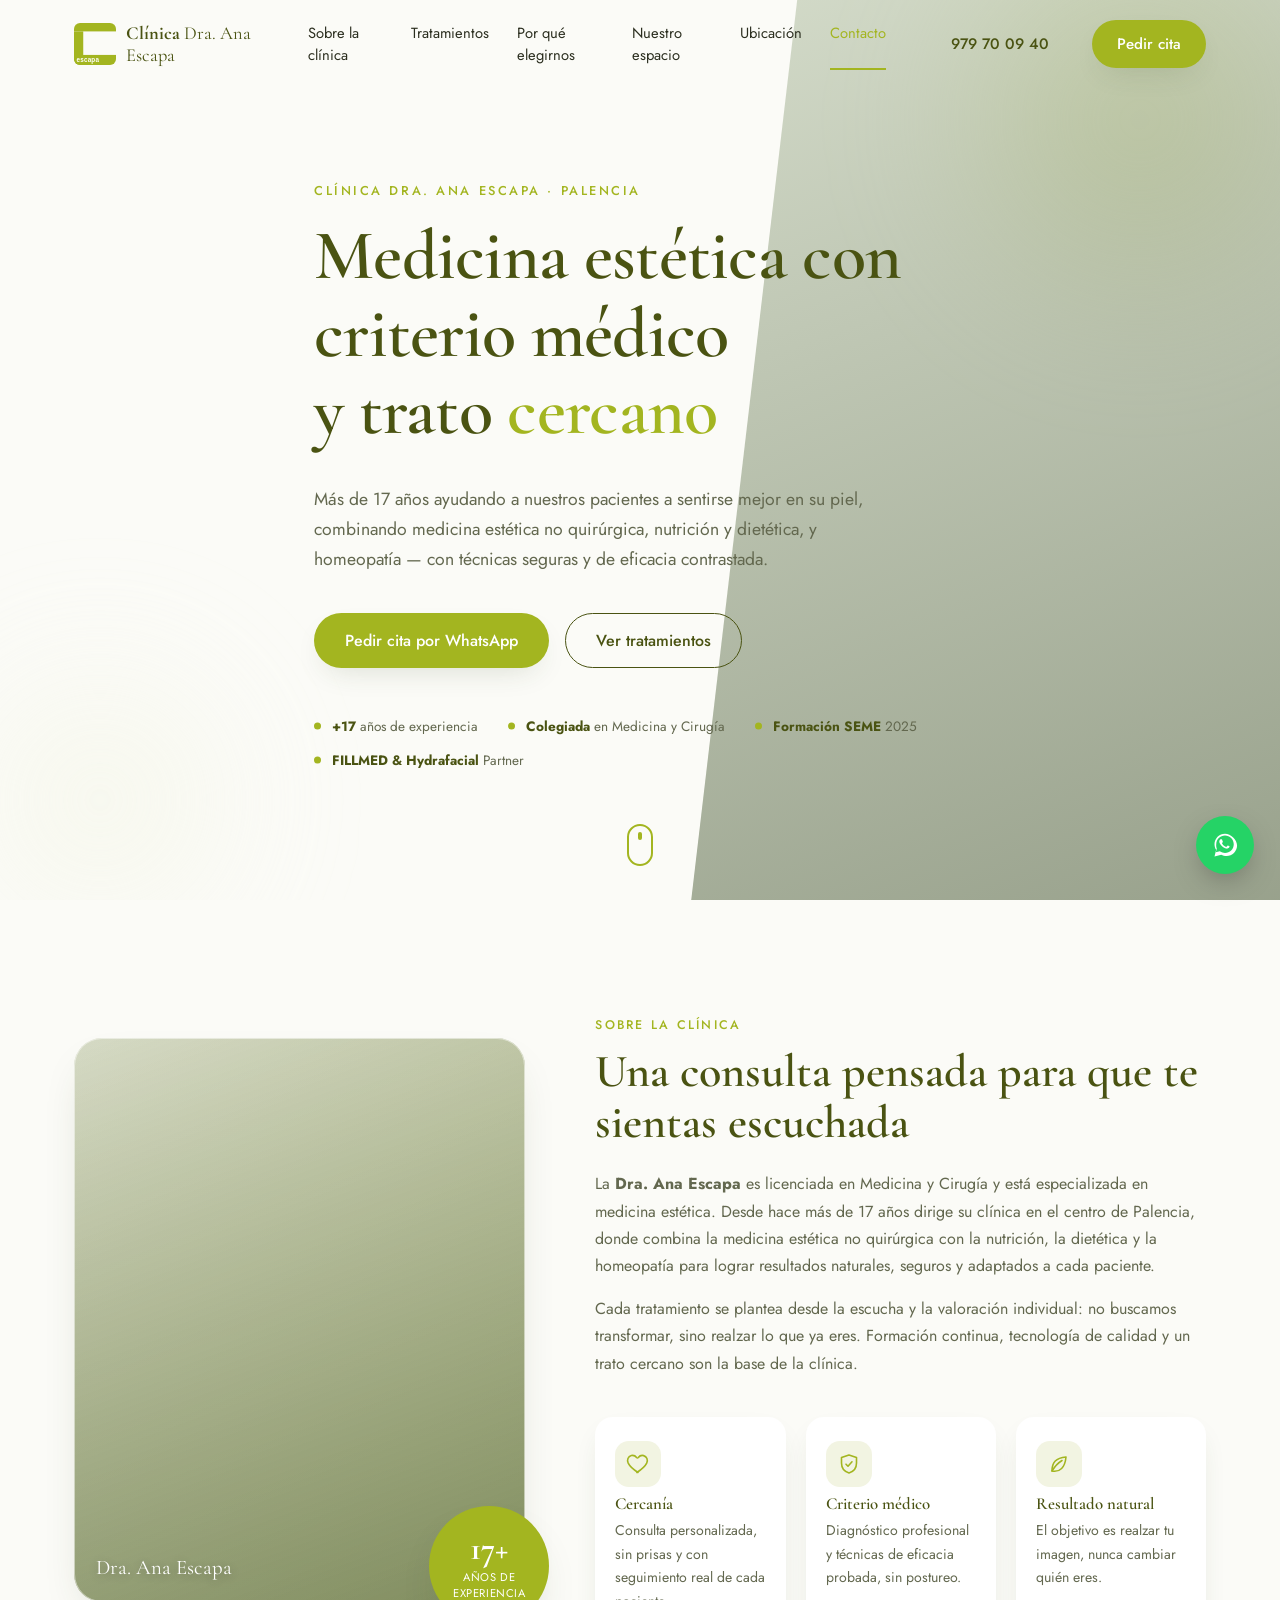
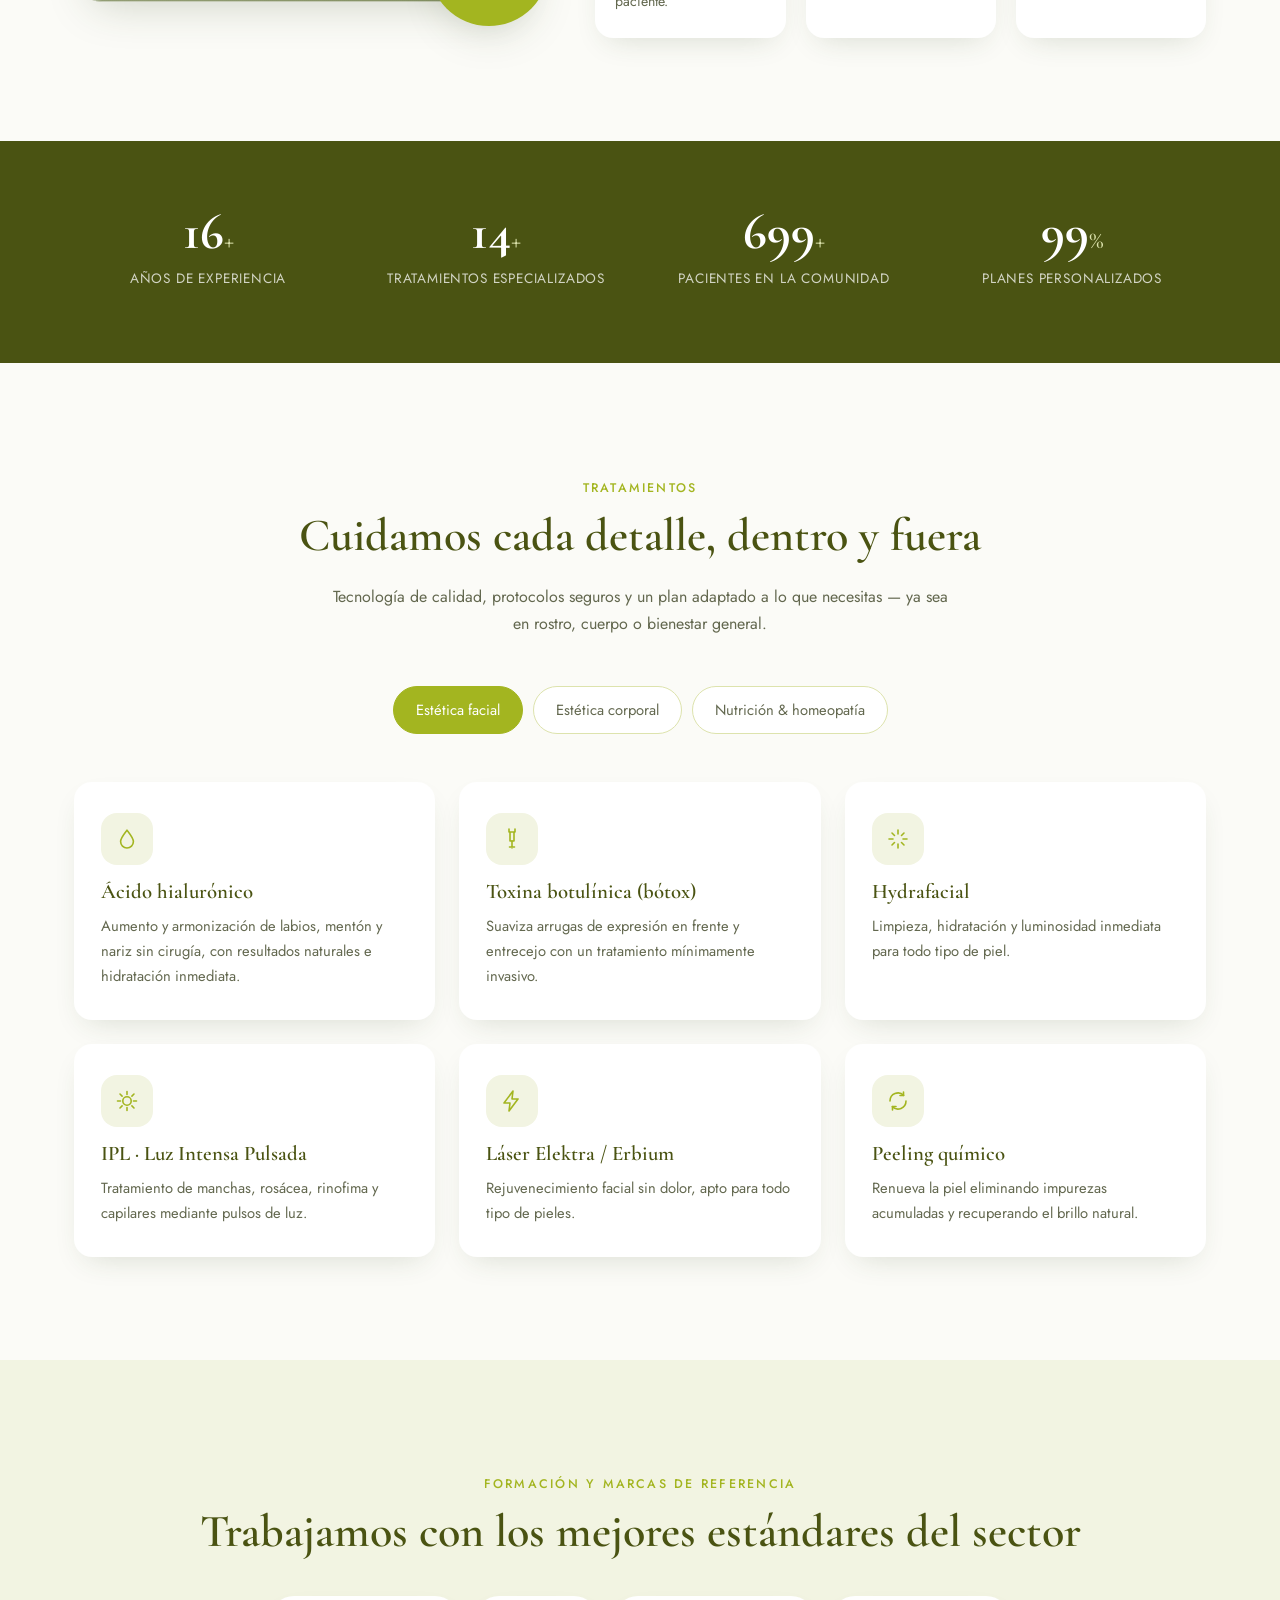
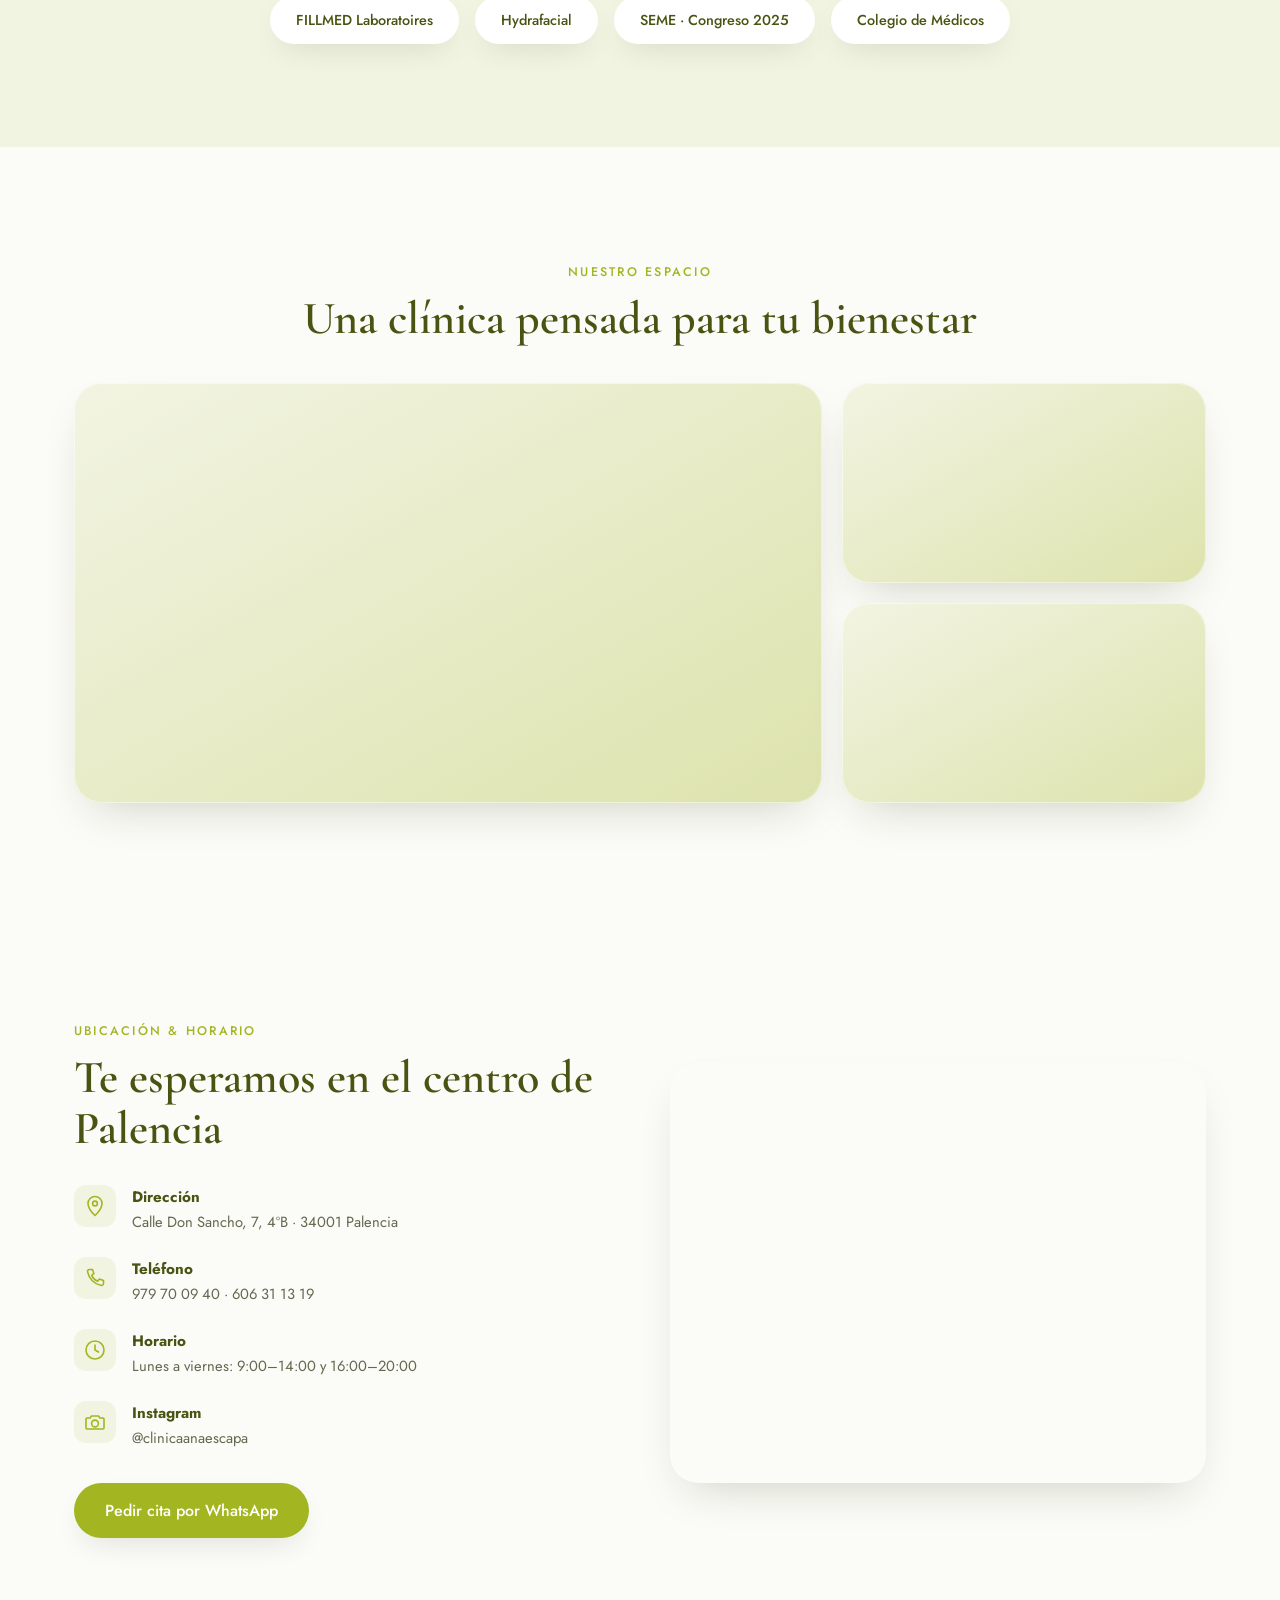
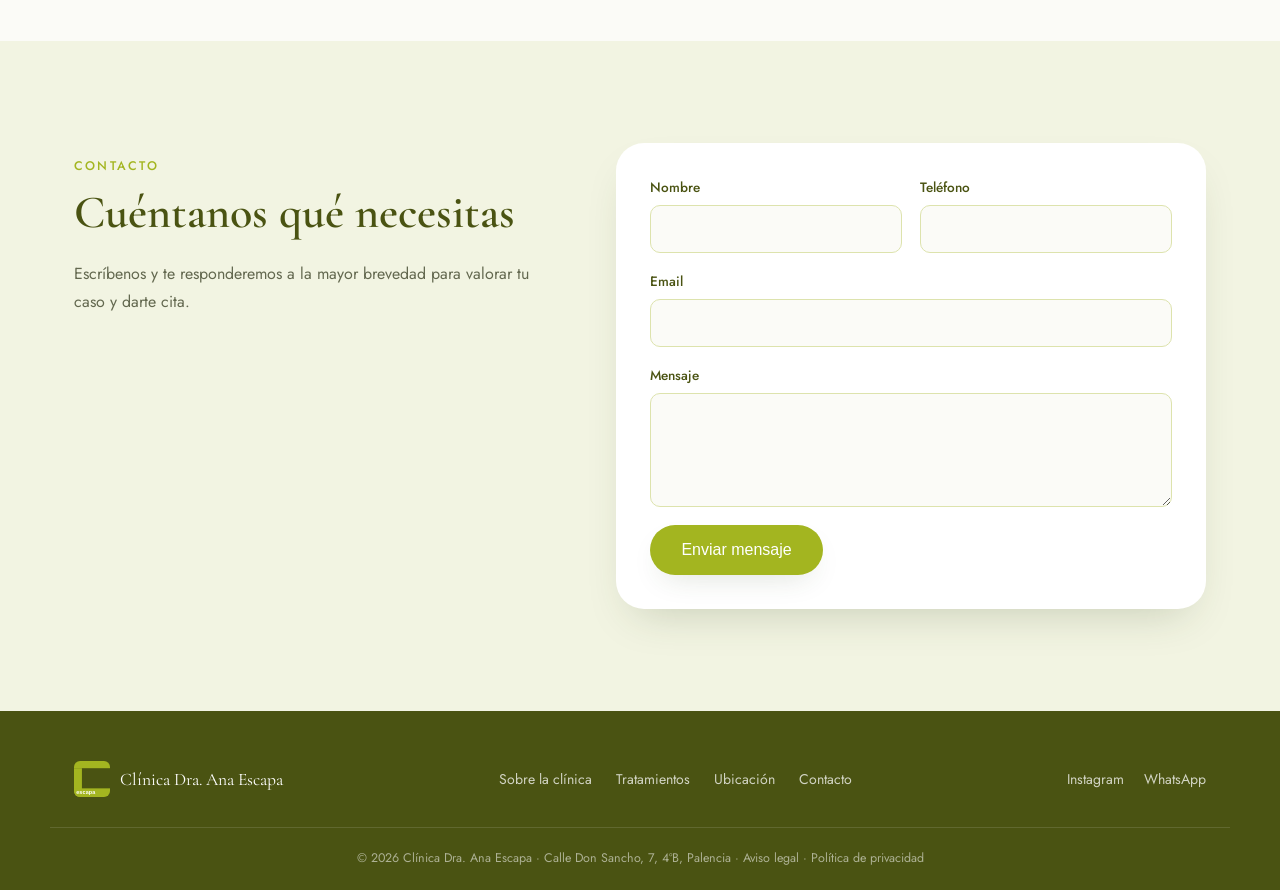
==== index.html @ d84fcafa "Sitio web inicial de Clínica Dra. Ana Escapa" ====
<!DOCTYPE html>
<html lang="es">
<head>
<meta charset="UTF-8">
<meta name="viewport" content="width=device-width, initial-scale=1.0">
<title>Clínica Dra. Ana Escapa | Medicina Estética, Nutrición y Homeopatía en Palencia</title>
<meta name="description" content="Clínica Dra. Ana Escapa en Palencia: más de 17 años de experiencia en medicina estética facial y corporal, nutrición, dietética y homeopatía. Ácido hialurónico, botox, Hydrafacial, IPL y más. Pide tu cita.">
<meta name="keywords" content="clínica estética Palencia, medicina estética Palencia, Ana Escapa, ácido hialurónico Palencia, botox Palencia, nutrición Palencia, Hydrafacial, homeopatía Palencia">
<meta name="author" content="Clínica Dra. Ana Escapa">
<meta name="robots" content="index, follow">
<link rel="canonical" href="https://www.clinicaanaescapa.es/">

<!-- Open Graph / redes sociales -->
<meta property="og:type" content="business.business">
<meta property="og:title" content="Clínica Dra. Ana Escapa | Medicina Estética y Nutrición en Palencia">
<meta property="og:description" content="Más de 17 años cuidando la piel, el cuerpo y el bienestar de nuestros pacientes en Palencia. Medicina estética, nutrición y homeopatía.">
<meta property="og:image" content="images/og-image.jpg">
<meta property="og:url" content="https://www.clinicaanaescapa.es/">
<meta property="og:locale" content="es_ES">
<meta name="twitter:card" content="summary_large_image">

<!-- Favicon (sustituir por el logo real, ver README-IMAGENES.md) -->
<link rel="icon" type="image/svg+xml" href="images/favicon.svg">

<!-- TODO Google: pega aquí tu meta-tag de verificación de Google Search Console -->
<!-- <meta name="google-site-verification" content="TU_CODIGO_AQUI"> -->

<link rel="preconnect" href="https://fonts.googleapis.com">
<link rel="preconnect" href="https://fonts.gstatic.com" crossorigin>
<link href="https://fonts.googleapis.com/css2?family=Cormorant+Garamond:wght@500;600;700&family=Jost:wght@300;400;500;600&display=swap" rel="stylesheet">

<link rel="stylesheet" href="css/style.css">

<!-- Datos estructurados para Google (SEO local / Google Business Profile) -->
<script type="application/ld+json">
{
  "@context": "https://schema.org",
  "@type": "MedicalBusiness",
  "name": "Clínica Dra. Ana Escapa",
  "image": "https://www.clinicaanaescapa.es/images/og-image.jpg",
  "url": "https://www.clinicaanaescapa.es/",
  "telephone": "+34979700940",
  "priceRange": "€€",
  "address": {
    "@type": "PostalAddress",
    "streetAddress": "Calle Don Sancho, 7, 4ºB",
    "addressLocality": "Palencia",
    "postalCode": "34001",
    "addressCountry": "ES"
  },
  "geo": {
    "@type": "GeoCoordinates",
    "latitude": 42.0096,
    "longitude": -4.5288
  },
  "openingHoursSpecification": [
    {
      "@type": "OpeningHoursSpecification",
      "dayOfWeek": ["Monday","Tuesday","Wednesday","Thursday","Friday"],
      "opens": "09:00",
      "closes": "14:00"
    },
    {
      "@type": "OpeningHoursSpecification",
      "dayOfWeek": ["Monday","Tuesday","Wednesday","Thursday","Friday"],
      "opens": "16:00",
      "closes": "20:00"
    }
  ],
  "sameAs": [
    "https://www.instagram.com/clinicaanaescapa/"
  ]
}
</script>
</head>
<body>

<div class="progress-bar" id="progressBar"></div>

<!-- Sprite de iconos de línea (reutilizados en las tarjetas de tratamientos) -->
<svg width="0" height="0" style="position:absolute" aria-hidden="true">
  <defs>
    <symbol id="i-droplet" viewBox="0 0 24 24"><path d="M12 3.2c-3.1 4-6.4 7.9-6.4 11.4a6.4 6.4 0 0 0 12.8 0c0-3.5-3.3-7.4-6.4-11.4Z"/></symbol>
    <symbol id="i-syringe" viewBox="0 0 24 24"><path d="M9 2v3M15 2v3M10 5h4v9h-4z"/><path d="M12 14v6M9.5 20h5"/><circle cx="12" cy="21.2" r="0.6" fill="currentColor" stroke="none"/></symbol>
    <symbol id="i-sparkle" viewBox="0 0 24 24"><path d="M12 3v4M12 17v4M3 12h4M17 12h4M6 6l2.5 2.5M15.5 15.5 18 18M18 6l-2.5 2.5M8.5 15.5 6 18"/></symbol>
    <symbol id="i-sun" viewBox="0 0 24 24"><circle cx="12" cy="12" r="4.2"/><path d="M12 2.5v3M12 18.5v3M2.5 12h3M18.5 12h3M5 5l2.1 2.1M16.9 16.9 19 19M19 5l-2.1 2.1M7.1 16.9 5 19"/></symbol>
    <symbol id="i-bolt" viewBox="0 0 24 24"><path d="M13 2 4 14h6l-1 8 9-12h-6l1-8Z"/></symbol>
    <symbol id="i-refresh" viewBox="0 0 24 24"><path d="M4 12a8 8 0 0 1 13.66-5.66M20 12a8 8 0 0 1-13.66 5.66"/><path d="M17.5 3v3.5H14M6.5 21v-3.5H10"/></symbol>
    <symbol id="i-waves" viewBox="0 0 24 24"><path d="M3 9c2 0 2-2 4-2s2 2 4 2 2-2 4-2 2 2 4 2 2-2 4-2"/><path d="M3 15c2 0 2-2 4-2s2 2 4 2 2-2 4-2 2 2 4 2 2-2 4-2"/></symbol>
    <symbol id="i-pulse" viewBox="0 0 24 24"><path d="M2 12h4l2-7 4 14 2-9 2 2h6"/></symbol>
    <symbol id="i-dots" viewBox="0 0 24 24"><path d="M12 4v4M12 16v4"/><circle cx="9" cy="10.5" r="0.9" fill="currentColor" stroke="none"/><circle cx="15" cy="10.5" r="0.9" fill="currentColor" stroke="none"/><circle cx="12" cy="13.5" r="0.9" fill="currentColor" stroke="none"/></symbol>
    <symbol id="i-flame" viewBox="0 0 24 24"><path d="M12 2.5c1 3-3 4.2-3 8a4 4 0 0 0 8 0c0-1.6-.8-2.4-1.4-3.4.4 2-1 2.6-1.6 1.6-.7-1.1.3-2.3 0-4.2-.2-1.1-1-1.6-2-2Z"/></symbol>
    <symbol id="i-leaf" viewBox="0 0 24 24"><path d="M5 19c8 1.5 13-3.5 14-14C9 6 5 10 5 19Z"/><path d="M5 19c3-5 6-8 10-10.5"/></symbol>
    <symbol id="i-flask" viewBox="0 0 24 24"><path d="M9 2h6M10 2v6.5L4.5 19a2 2 0 0 0 1.8 3h11.4a2 2 0 0 0 1.8-3L14 8.5V2"/><path d="M7.5 15h9"/></symbol>
    <symbol id="i-scale" viewBox="0 0 24 24"><path d="M12 3v18M7 21h10"/><path d="M4 7h6M14 7h6"/><path d="M4 7 1.5 12a2.5 2.5 0 0 0 5 0L4 7ZM20 7l-2.5 5a2.5 2.5 0 0 0 5 0L20 7Z"/></symbol>
    <symbol id="i-heart" viewBox="0 0 24 24"><path d="M12 20.5s-7.5-4.7-9.8-9.3C.7 8 2 4.5 5.3 3.6c2-.5 4 .3 5.3 2 .5.6 1.2.6 1.7 0 1.3-1.7 3.3-2.5 5.3-2 3.3.9 4.6 4.4 3.1 7.6-2.3 4.6-9.8 9.3-9.8 9.3Z"/></symbol>
    <symbol id="i-shield" viewBox="0 0 24 24"><path d="M12 3 4.5 5.5V11c0 5 3.2 8.7 7.5 10 4.3-1.3 7.5-5 7.5-10V5.5L12 3Z"/><path d="M9 12.2l2 2 4-4.4"/></symbol>
    <symbol id="i-pin" viewBox="0 0 24 24"><path d="M12 21.5s7-6.6 7-12A7 7 0 0 0 5 9.5c0 5.4 7 12 7 12Z"/><circle cx="12" cy="9.5" r="2.4"/></symbol>
    <symbol id="i-phone" viewBox="0 0 24 24"><path d="M6.5 3.5h3l1.4 4.2-2.2 1.7a11 11 0 0 0 5.9 5.9l1.7-2.2 4.2 1.4v3a2 2 0 0 1-2.2 2A17.5 17.5 0 0 1 4.5 5.7a2 2 0 0 1 2-2.2Z"/></symbol>
    <symbol id="i-clock" viewBox="0 0 24 24"><circle cx="12" cy="12" r="9"/><path d="M12 7v5l3.5 2"/></symbol>
    <symbol id="i-camera" viewBox="0 0 24 24"><path d="M4 8h3l1.5-2h7L17 8h3a1 1 0 0 1 1 1v9a1 1 0 0 1-1 1H4a1 1 0 0 1-1-1V9a1 1 0 0 1 1-1Z"/><circle cx="12" cy="13.5" r="3.4"/></symbol>
  </defs>
</svg>

<!-- ===== HEADER ===== -->
<header class="site-header" id="siteHeader">
  <div class="container header-inner">
    <a href="#inicio" class="brand">
      <img src="images/logo-mark.svg" alt="Logotipo Clínica Dra. Ana Escapa" class="brand-mark" width="42" height="42">
      <span class="brand-text">
        <strong>Clínica</strong> Dra. Ana Escapa
      </span>
    </a>

    <div class="nav-collapse" id="navCollapse">
      <nav class="main-nav" id="mainNav">
        <a href="#sobre-mi" data-nav>Sobre la clínica</a>
        <a href="#tratamientos" data-nav>Tratamientos</a>
        <a href="#por-que" data-nav>Por qué elegirnos</a>
        <a href="#espacio" data-nav>Nuestro espacio</a>
        <a href="#ubicacion" data-nav>Ubicación</a>
        <a href="#contacto" data-nav>Contacto</a>
      </nav>

      <div class="header-cta">
        <a href="tel:+34979700940" class="btn btn-ghost">979 70 09 40</a>
        <a href="https://wa.me/34606311319?text=Hola%2C%20me%20gustar%C3%ADa%20pedir%20una%20cita" target="_blank" rel="noopener" class="btn btn-primary">Pedir cita</a>
      </div>
    </div>

    <button class="menu-toggle" id="menuToggle" aria-label="Abrir menú" aria-expanded="false">
      <span></span><span></span><span></span>
    </button>
  </div>
</header>

<!-- ===== HERO ===== -->
<section class="hero" id="inicio">
  <div class="hero-bg" aria-hidden="true">
    <div class="blob blob-1"></div>
    <div class="blob blob-2"></div>
    <div class="hero-photo"></div>
  </div>

  <div class="container hero-inner">
    <p class="eyebrow" data-reveal>Clínica Dra. Ana Escapa · Palencia</p>
    <h1 data-reveal>
      Medicina estética con criterio médico<br>
      y trato <em>cercano</em>
    </h1>
    <p class="hero-sub" data-reveal>
      Más de 17 años ayudando a nuestros pacientes a sentirse mejor en su piel, combinando
      medicina estética no quirúrgica, nutrición y dietética, y homeopatía — con técnicas
      seguras y de eficacia contrastada.
    </p>
    <div class="hero-actions" data-reveal>
      <a href="https://wa.me/34606311319?text=Hola%2C%20me%20gustar%C3%ADa%20pedir%20una%20cita" target="_blank" rel="noopener" class="btn btn-primary btn-lg">Pedir cita por WhatsApp</a>
      <a href="#tratamientos" class="btn btn-outline btn-lg">Ver tratamientos</a>
    </div>

    <ul class="hero-trust" data-reveal>
      <li><strong>+17</strong> años de experiencia</li>
      <li><strong>Colegiada</strong> en Medicina y Cirugía</li>
      <li><strong>Formación SEME</strong> 2025</li>
      <li><strong>FILLMED &amp; Hydrafacial</strong> Partner</li>
    </ul>
  </div>

  <a href="#sobre-mi" class="scroll-cue" aria-label="Bajar a la siguiente sección">
    <span></span>
  </a>
</section>

<main>

<!-- ===== SOBRE LA CLÍNICA ===== -->
<section class="about" id="sobre-mi">
  <div class="container about-grid">
    <div class="about-media" data-reveal="left">
      <div class="photo-frame photo-doctora">
        <div class="photo-caption">Dra. Ana Escapa</div>
      </div>
      <div class="badge-float">
        <span class="badge-number">17+</span>
        <span class="badge-label">años de<br>experiencia</span>
      </div>
    </div>

    <div class="about-content" data-reveal="right">
      <p class="section-eyebrow">Sobre la clínica</p>
      <h2>Una consulta pensada para que te sientas escuchada</h2>
      <p>
        La <strong>Dra. Ana Escapa</strong> es licenciada en Medicina y Cirugía y está especializada
        en medicina estética. Desde hace más de 17 años dirige su clínica en el centro de Palencia,
        donde combina la medicina estética no quirúrgica con la nutrición, la dietética y la homeopatía
        para lograr resultados naturales, seguros y adaptados a cada paciente.
      </p>
      <p>
        Cada tratamiento se plantea desde la escucha y la valoración individual: no buscamos
        transformar, sino realzar lo que ya eres. Formación continua, tecnología de calidad y un
        trato cercano son la base de la clínica.
      </p>

      <div class="value-grid">
        <div class="value-card">
          <span class="value-icon"><svg class="icon"><use href="#i-heart"></use></svg></span>
          <h3>Cercanía</h3>
          <p>Consulta personalizada, sin prisas y con seguimiento real de cada paciente.</p>
        </div>
        <div class="value-card">
          <span class="value-icon"><svg class="icon"><use href="#i-shield"></use></svg></span>
          <h3>Criterio médico</h3>
          <p>Diagnóstico profesional y técnicas de eficacia probada, sin postureo.</p>
        </div>
        <div class="value-card">
          <span class="value-icon"><svg class="icon"><use href="#i-leaf"></use></svg></span>
          <h3>Resultado natural</h3>
          <p>El objetivo es realzar tu imagen, nunca cambiar quién eres.</p>
        </div>
      </div>
    </div>
  </div>
</section>

<!-- ===== STATS ===== -->
<section class="stats">
  <div class="container stats-grid">
    <div class="stat" data-reveal>
      <span class="stat-number" data-count="17">0</span><span class="stat-plus">+</span>
      <p>Años de experiencia</p>
    </div>
    <div class="stat" data-reveal>
      <span class="stat-number" data-count="15">0</span><span class="stat-plus">+</span>
      <p>Tratamientos especializados</p>
    </div>
    <div class="stat" data-reveal>
      <span class="stat-number" data-count="700">0</span><span class="stat-plus">+</span>
      <p>Pacientes en la comunidad</p>
    </div>
    <div class="stat" data-reveal>
      <span class="stat-number" data-count="100">0</span><span class="stat-plus">%</span>
      <p>Planes personalizados</p>
    </div>
  </div>
</section>

<!-- ===== TRATAMIENTOS ===== -->
<section class="services" id="tratamientos">
  <div class="container">
    <p class="section-eyebrow center">Tratamientos</p>
    <h2 class="center" data-reveal>Cuidamos cada detalle, dentro y fuera</h2>
    <p class="section-lead center" data-reveal>
      Tecnología de calidad, protocolos seguros y un plan adaptado a lo que necesitas —
      ya sea en rostro, cuerpo o bienestar general.
    </p>

    <div class="tabs" role="tablist" data-reveal>
      <button class="tab-btn is-active" data-tab="facial" role="tab" aria-selected="true">Estética facial</button>
      <button class="tab-btn" data-tab="corporal" role="tab" aria-selected="false">Estética corporal</button>
      <button class="tab-btn" data-tab="nutricion" role="tab" aria-selected="false">Nutrición &amp; homeopatía</button>
    </div>

    <div class="tab-panels">
      <div class="tab-panel is-active" data-panel="facial">
        <div class="service-grid">
          <article class="service-card" data-reveal>
            <span class="service-icon"><svg class="icon"><use href="#i-droplet"></use></svg></span>
            <h3>Ácido hialurónico</h3>
            <p>Aumento y armonización de labios, mentón y nariz sin cirugía, con resultados naturales e hidratación inmediata.</p>
          </article>
          <article class="service-card" data-reveal>
            <span class="service-icon"><svg class="icon"><use href="#i-syringe"></use></svg></span>
            <h3>Toxina botulínica (bótox)</h3>
            <p>Suaviza arrugas de expresión en frente y entrecejo con un tratamiento mínimamente invasivo.</p>
          </article>
          <article class="service-card" data-reveal>
            <span class="service-icon"><svg class="icon"><use href="#i-sparkle"></use></svg></span>
            <h3>Hydrafacial</h3>
            <p>Limpieza, hidratación y luminosidad inmediata para todo tipo de piel.</p>
          </article>
          <article class="service-card" data-reveal>
            <span class="service-icon"><svg class="icon"><use href="#i-sun"></use></svg></span>
            <h3>IPL · Luz Intensa Pulsada</h3>
            <p>Tratamiento de manchas, rosácea, rinofima y capilares mediante pulsos de luz.</p>
          </article>
          <article class="service-card" data-reveal>
            <span class="service-icon"><svg class="icon"><use href="#i-bolt"></use></svg></span>
            <h3>Láser Elektra / Erbium</h3>
            <p>Rejuvenecimiento facial sin dolor, apto para todo tipo de pieles.</p>
          </article>
          <article class="service-card" data-reveal>
            <span class="service-icon"><svg class="icon"><use href="#i-refresh"></use></svg></span>
            <h3>Peeling químico</h3>
            <p>Renueva la piel eliminando impurezas acumuladas y recuperando el brillo natural.</p>
          </article>
        </div>
      </div>

      <div class="tab-panel" data-panel="corporal">
        <div class="service-grid">
          <article class="service-card" data-reveal>
            <span class="service-icon"><svg class="icon"><use href="#i-flame"></use></svg></span>
            <h3>Radiofrecuencia</h3>
            <p>Efecto lipolítico y reafirmante trabajando a distintos niveles de la piel.</p>
          </article>
          <article class="service-card" data-reveal>
            <span class="service-icon"><svg class="icon"><use href="#i-pulse"></use></svg></span>
            <h3>Presoterapia</h3>
            <p>Mejora la circulación y reduce la sensación de piernas cansadas y retención de líquidos.</p>
          </article>
          <article class="service-card" data-reveal>
            <span class="service-icon"><svg class="icon"><use href="#i-waves"></use></svg></span>
            <h3>LPG Endermologie</h3>
            <p>Masaje mecánico que remodela la silueta y mejora la calidad de la piel.</p>
          </article>
          <article class="service-card" data-reveal>
            <span class="service-icon"><svg class="icon"><use href="#i-dots"></use></svg></span>
            <h3>Mesoterapia</h3>
            <p>Microinyecciones de activos específicos según la necesidad de cada zona.</p>
          </article>
          <article class="service-card" data-reveal>
            <span class="service-icon"><svg class="icon"><use href="#i-droplet"></use></svg></span>
            <h3>Aqualix</h3>
            <p>Tratamiento de grasa localizada de forma segura y progresiva.</p>
          </article>
        </div>
      </div>

      <div class="tab-panel" data-panel="nutricion">
        <div class="service-grid">
          <article class="service-card" data-reveal>
            <span class="service-icon"><svg class="icon"><use href="#i-leaf"></use></svg></span>
            <h3>Planes de nutrición</h3>
            <p>Dietas personalizadas para perder grasa localizada sin perder masa muscular.</p>
          </article>
          <article class="service-card" data-reveal>
            <span class="service-icon"><svg class="icon"><use href="#i-flask"></use></svg></span>
            <h3>Homeopatía</h3>
            <p>Enfoque natural complementario adaptado al estado de salud de cada paciente.</p>
          </article>
          <article class="service-card" data-reveal>
            <span class="service-icon"><svg class="icon"><use href="#i-scale"></use></svg></span>
            <h3>Control de peso</h3>
            <p>Seguimiento continuo para conseguir cambios de hábitos sostenibles en el tiempo.</p>
          </article>
        </div>
      </div>
    </div>
  </div>
</section>

<!-- ===== POR QUÉ ELEGIRNOS / MARCAS ===== -->
<section class="why" id="por-que">
  <div class="container">
    <p class="section-eyebrow center">Formación y marcas de referencia</p>
    <h2 class="center" data-reveal>Trabajamos con los mejores estándares del sector</h2>
    <div class="brand-strip" data-reveal>
      <span class="brand-chip">FILLMED Laboratoires</span>
      <span class="brand-chip">Hydrafacial</span>
      <span class="brand-chip">SEME · Congreso 2025</span>
      <span class="brand-chip">Colegio de Médicos</span>
    </div>
  </div>
</section>

<!-- ===== NUESTRO ESPACIO (galería) ===== -->
<section class="gallery" id="espacio">
  <div class="container">
    <p class="section-eyebrow center">Nuestro espacio</p>
    <h2 class="center" data-reveal>Una clínica pensada para tu bienestar</h2>
    <div class="gallery-grid">
      <div class="gallery-item gallery-item-lg photo-frame photo-clinica-1" data-reveal></div>
      <div class="gallery-item photo-frame photo-clinica-2" data-reveal></div>
      <div class="gallery-item photo-frame photo-clinica-3" data-reveal></div>
    </div>
  </div>
</section>

<!-- ===== UBICACIÓN ===== -->
<section class="location" id="ubicacion">
  <div class="container location-grid">
    <div class="location-info" data-reveal="left">
      <p class="section-eyebrow">Ubicación &amp; horario</p>
      <h2>Te esperamos en el centro de Palencia</h2>

      <ul class="info-list">
        <li>
          <span class="info-icon"><svg class="icon"><use href="#i-pin"></use></svg></span>
          <div>
            <strong>Dirección</strong>
            <p>Calle Don Sancho, 7, 4ºB · 34001 Palencia</p>
          </div>
        </li>
        <li>
          <span class="info-icon"><svg class="icon"><use href="#i-phone"></use></svg></span>
          <div>
            <strong>Teléfono</strong>
            <p><a href="tel:+34979700940">979 70 09 40</a> · <a href="tel:+34606311319">606 31 13 19</a></p>
          </div>
        </li>
        <li>
          <span class="info-icon"><svg class="icon"><use href="#i-clock"></use></svg></span>
          <div>
            <strong>Horario</strong>
            <p>Lunes a viernes: 9:00–14:00 y 16:00–20:00</p>
          </div>
        </li>
        <li>
          <span class="info-icon"><svg class="icon"><use href="#i-camera"></use></svg></span>
          <div>
            <strong>Instagram</strong>
            <p><a href="https://www.instagram.com/clinicaanaescapa/" target="_blank" rel="noopener">@clinicaanaescapa</a></p>
          </div>
        </li>
      </ul>

      <a href="https://wa.me/34606311319?text=Hola%2C%20me%20gustar%C3%ADa%20pedir%20una%20cita" target="_blank" rel="noopener" class="btn btn-primary btn-lg">Pedir cita por WhatsApp</a>
    </div>

    <div class="location-map" data-reveal="right">
      <iframe
        title="Mapa de la Clínica Dra. Ana Escapa en Palencia"
        src="https://www.google.com/maps?q=Calle+Don+Sancho+7+Palencia+Espa%C3%B1a&output=embed"
        loading="lazy"
        referrerpolicy="no-referrer-when-downgrade">
      </iframe>
    </div>
  </div>
</section>

<!-- ===== CONTACTO ===== -->
<section class="contact" id="contacto">
  <div class="container contact-grid">
    <div class="contact-copy" data-reveal="left">
      <p class="section-eyebrow">Contacto</p>
      <h2>Cuéntanos qué necesitas</h2>
      <p>Escríbenos y te responderemos a la mayor brevedad para valorar tu caso y darte cita.</p>
    </div>

    <!-- Formulario estático: sustituir "TU_ID_FORMSPREE" por tu endpoint real (ver README-IMAGENES.md) -->
    <form class="contact-form" data-reveal="right" action="https://formspree.io/f/TU_ID_FORMSPREE" method="POST">
      <div class="form-row">
        <label>
          Nombre
          <input type="text" name="nombre" required>
        </label>
        <label>
          Teléfono
          <input type="tel" name="telefono" required>
        </label>
      </div>
      <label>
        Email
        <input type="email" name="email" required>
      </label>
      <label>
        Mensaje
        <textarea name="mensaje" rows="4" required></textarea>
      </label>
      <button type="submit" class="btn btn-primary btn-lg">Enviar mensaje</button>
    </form>
  </div>
</section>

</main>

<!-- ===== FOOTER ===== -->
<footer class="site-footer">
  <div class="container footer-inner">
    <div class="footer-brand">
      <img src="images/logo-mark.svg" alt="Logotipo Clínica Dra. Ana Escapa" class="brand-mark footer-mark" width="36" height="36">
      <span>Clínica Dra. Ana Escapa</span>
    </div>
    <nav class="footer-nav">
      <a href="#sobre-mi">Sobre la clínica</a>
      <a href="#tratamientos">Tratamientos</a>
      <a href="#ubicacion">Ubicación</a>
      <a href="#contacto">Contacto</a>
    </nav>
    <div class="footer-social">
      <a href="https://www.instagram.com/clinicaanaescapa/" target="_blank" rel="noopener" aria-label="Instagram">Instagram</a>
      <a href="https://wa.me/34606311319" target="_blank" rel="noopener" aria-label="WhatsApp">WhatsApp</a>
    </div>
  </div>
  <div class="container footer-bottom">
    <p>&copy; <span id="year"></span> Clínica Dra. Ana Escapa · Calle Don Sancho, 7, 4ºB, Palencia · Aviso legal · Política de privacidad</p>
  </div>
</footer>

<a href="https://wa.me/34606311319?text=Hola%2C%20me%20gustar%C3%ADa%20pedir%20una%20cita" target="_blank" rel="noopener" class="whatsapp-float" aria-label="Escríbenos por WhatsApp">
  <svg viewBox="0 0 32 32" width="28" height="28" fill="#fff"><path d="M16 3C9.4 3 4 8.4 4 15c0 2.4.7 4.6 1.9 6.5L4 29l7.7-1.9c1.8 1 3.9 1.5 6.1 1.5 6.6 0 12-5.4 12-12S22.6 3 16 3zm0 22c-2 0-3.9-.6-5.5-1.6l-.4-.2-4.6 1.2 1.2-4.4-.3-.4A9.9 9.9 0 016 15c0-5.5 4.5-10 10-10s10 4.5 10 10-4.5 10-10 10zm5.6-7.4c-.3-.2-1.8-.9-2.1-1-.3-.1-.5-.2-.7.2s-.8 1-1 1.2c-.2.2-.4.2-.7.1-.3-.2-1.4-.5-2.6-1.6-1-.9-1.6-2-1.8-2.3-.2-.3 0-.5.1-.7.1-.1.3-.4.4-.5.1-.2.2-.3.3-.5.1-.2 0-.4 0-.5s-.7-1.6-.9-2.2c-.2-.5-.5-.5-.7-.5h-.6c-.2 0-.5.1-.8.4-.3.3-1 1-1 2.4s1 2.8 1.2 3c.1.2 2 3 4.8 4.3.7.3 1.2.5 1.6.6.7.2 1.3.2 1.8.1.5-.1 1.8-.7 2-1.4.3-.7.3-1.3.2-1.4-.1-.2-.3-.2-.6-.4z"/></svg>
</a>

<script src="js/main.js" defer></script>
</body>
</html>
---- css/style.css ----
/* =========================================================
   Clínica Dra. Ana Escapa — estilos
   Paleta basada en el logo real de la clínica (verde/blanco)
   ========================================================= */

:root {
  --verde-primario: #A3B520;
  --verde-oscuro: #4a5312;
  --verde-suave: #f2f4e2;
  --verde-linea: #dde3ad;
  --crema: #fbfbf7;
  --blanco: #ffffff;
  --texto: #2b2e1f;
  --texto-suave: #63684f;

  --font-display: "Cormorant Garamond", serif;
  --font-body: "Jost", sans-serif;

  --radius-lg: 28px;
  --radius-md: 18px;
  --radius-sm: 10px;

  --shadow-soft: 0 20px 45px -20px rgba(52, 70, 31, 0.25);
  --shadow-card: 0 12px 30px -12px rgba(52, 70, 31, 0.18);

  --ease-out: cubic-bezier(0.16, 1, 0.3, 1);
  --dur-fast: 200ms;
  --dur-normal: 500ms;
}

* { box-sizing: border-box; }
html { scroll-behavior: smooth; overflow-x: hidden; }

@media (prefers-reduced-motion: reduce) {
  html { scroll-behavior: auto; }
  *, *::before, *::after {
    animation-duration: 0.01ms !important;
    animation-iteration-count: 1 !important;
    transition-duration: 0.01ms !important;
  }
}

body {
  margin: 0;
  font-family: var(--font-body);
  color: var(--texto);
  background: var(--crema);
  -webkit-font-smoothing: antialiased;
}

h1, h2, h3 {
  font-family: var(--font-display);
  color: var(--verde-oscuro);
  line-height: 1.1;
  margin: 0 0 0.5em;
  font-weight: 600;
}

h1 { font-size: clamp(2.4rem, 2rem + 3vw, 4.4rem); letter-spacing: -0.01em; }
h1 em { color: var(--verde-primario); font-style: normal; }
h2 { font-size: clamp(1.9rem, 1.6rem + 1.6vw, 2.9rem); }
h3 { font-size: 1.3rem; }

p { line-height: 1.7; color: var(--texto-suave); }

a { color: inherit; text-decoration: none; }

.container {
  max-width: 1180px;
  margin: 0 auto;
  padding: 0 24px;
}

img { max-width: 100%; display: block; }

section { position: relative; padding: clamp(70px, 8vw, 130px) 0; }

.section-eyebrow {
  text-transform: uppercase;
  letter-spacing: 0.18em;
  font-size: 0.78rem;
  font-weight: 500;
  color: var(--verde-primario);
  margin-bottom: 0.8em;
}
.section-eyebrow.center { text-align: center; }
.center { text-align: center; }
.section-lead {
  max-width: 620px;
  margin: 0 auto 3rem;
}

/* ============ Progress bar ============ */
.progress-bar {
  position: fixed;
  top: 0; left: 0;
  height: 3px;
  width: 0%;
  background: var(--verde-primario);
  z-index: 1000;
  transition: width 80ms linear;
}

/* ============ Buttons ============ */
.btn {
  display: inline-flex;
  align-items: center;
  justify-content: center;
  gap: 8px;
  padding: 12px 24px;
  border-radius: 999px;
  font-weight: 500;
  font-size: 0.95rem;
  border: 1px solid transparent;
  cursor: pointer;
  transition: transform var(--dur-fast) var(--ease-out),
              box-shadow var(--dur-fast) var(--ease-out),
              background var(--dur-fast) var(--ease-out),
              color var(--dur-fast) var(--ease-out);
  white-space: nowrap;
}
.btn-lg { padding: 15px 30px; font-size: 1rem; }
.btn-primary {
  background: var(--verde-primario);
  color: #fff;
  box-shadow: var(--shadow-card);
}
.btn-primary:hover { transform: translateY(-3px); box-shadow: 0 16px 30px -10px rgba(92,122,63,0.45); }
.btn-primary:active { transform: translateY(-1px) scale(0.98); }

.btn-outline {
  border-color: var(--verde-oscuro);
  color: var(--verde-oscuro);
  background: transparent;
}
.btn-outline:hover { background: var(--verde-oscuro); color: #fff; transform: translateY(-3px); }

.btn-ghost { color: var(--verde-oscuro); font-weight: 500; }
.btn-ghost:hover { color: var(--verde-primario); }

/* ============ Header ============ */
.site-header {
  position: fixed;
  top: 0; left: 0; right: 0;
  z-index: 500;
  padding: 18px 0;
  transition: background var(--dur-normal) var(--ease-out), box-shadow var(--dur-normal) var(--ease-out), padding var(--dur-normal) var(--ease-out);
}
.site-header.is-scrolled {
  background: rgba(250, 249, 245, 0.85);
  backdrop-filter: blur(14px) saturate(160%);
  box-shadow: 0 8px 30px -18px rgba(52,70,31,0.35);
  padding: 10px 0;
}
.header-inner { display: flex; align-items: center; justify-content: space-between; gap: 20px; }
.nav-collapse { display: flex; align-items: center; gap: 40px; }

.brand { display: flex; align-items: center; gap: 10px; font-family: var(--font-display); }
.brand-mark { border-radius: 6px; flex-shrink: 0; }
.footer-mark { border-radius: 6px; }
.brand-text { font-size: 1.15rem; color: var(--verde-oscuro); }
.brand-text strong { font-weight: 700; }

.main-nav { display: flex; gap: 28px; }
.main-nav a {
  font-size: 0.92rem;
  color: var(--texto);
  position: relative;
  padding: 4px 0;
}
.main-nav a::after {
  content: "";
  position: absolute;
  left: 0; bottom: 0;
  width: 0%; height: 2px;
  background: var(--verde-primario);
  transition: width var(--dur-fast) var(--ease-out);
}
.main-nav a:hover::after { width: 100%; }
.main-nav a.is-current { color: var(--verde-primario); }
.main-nav a.is-current::after { width: 100%; }

.header-cta { display: flex; align-items: center; gap: 18px; }

.menu-toggle {
  display: none;
  flex-direction: column;
  gap: 5px;
  background: none;
  border: none;
  cursor: pointer;
  padding: 6px;
}
.menu-toggle span { width: 24px; height: 2px; background: var(--verde-oscuro); transition: transform var(--dur-fast), opacity var(--dur-fast); }
.menu-toggle.is-open span:nth-child(1) { transform: translateY(7px) rotate(45deg); }
.menu-toggle.is-open span:nth-child(2) { opacity: 0; }
.menu-toggle.is-open span:nth-child(3) { transform: translateY(-7px) rotate(-45deg); }

/* ============ Hero ============ */
.hero {
  min-height: 100vh;
  display: flex;
  align-items: center;
  position: relative;
  padding-top: 140px;
  overflow: hidden;
}
.hero-bg { position: absolute; inset: 0; z-index: 0; }
.blob {
  position: absolute;
  border-radius: 50%;
  filter: blur(60px);
  opacity: 0.55;
  animation: float 14s ease-in-out infinite;
}
.blob-1 {
  width: 480px; height: 480px;
  background: radial-gradient(circle, var(--verde-linea), transparent 70%);
  top: -120px; right: -100px;
}
.blob-2 {
  width: 360px; height: 360px;
  background: radial-gradient(circle, var(--verde-suave), transparent 70%);
  bottom: -80px; left: -80px;
  animation-delay: -6s;
}
@keyframes float {
  0%, 100% { transform: translate(0, 0) scale(1); }
  50% { transform: translate(30px, -30px) scale(1.06); }
}

.hero-photo {
  position: absolute;
  top: 0; right: 0; bottom: 0;
  width: 46%;
  background:
    linear-gradient(160deg, rgba(92,122,63,0.28), rgba(52,70,31,0.55)),
    url("../images/hero-clinica.jpg") center/cover no-repeat;
  clip-path: polygon(18% 0, 100% 0, 100% 100%, 0% 100%);
  opacity: 0.9;
}
@media (max-width: 900px) { .hero-photo { display: none; } }

.hero-inner { position: relative; z-index: 1; max-width: 700px; }
.eyebrow {
  text-transform: uppercase;
  letter-spacing: 0.2em;
  font-size: 0.8rem;
  color: var(--verde-primario);
  font-weight: 500;
  margin-bottom: 1.2em;
}
.hero-sub { font-size: 1.1rem; max-width: 560px; margin-bottom: 2.2em; }
.hero-actions { display: flex; gap: 16px; flex-wrap: wrap; margin-bottom: 3em; }

.hero-trust {
  list-style: none;
  display: flex;
  flex-wrap: wrap;
  gap: 14px 30px;
  padding: 0;
  margin: 0;
}
.hero-trust li {
  font-size: 0.85rem;
  color: var(--texto-suave);
  padding-left: 18px;
  position: relative;
}
.hero-trust li::before {
  content: "";
  position: absolute;
  left: 0; top: 50%;
  width: 7px; height: 7px;
  border-radius: 50%;
  background: var(--verde-primario);
  transform: translateY(-50%);
}
.hero-trust strong { color: var(--verde-oscuro); }

.scroll-cue {
  position: absolute;
  bottom: 34px; left: 50%;
  transform: translateX(-50%);
  width: 26px; height: 42px;
  border: 2px solid var(--verde-primario);
  border-radius: 20px;
  z-index: 1;
}
.scroll-cue span {
  position: absolute;
  top: 6px; left: 50%;
  width: 4px; height: 8px;
  background: var(--verde-primario);
  border-radius: 2px;
  transform: translateX(-50%);
  animation: scrollcue 1.8s ease-in-out infinite;
}
@keyframes scrollcue {
  0% { top: 6px; opacity: 1; }
  70% { top: 22px; opacity: 0; }
  100% { top: 22px; opacity: 0; }
}

/* ============ Reveal animation ============ */
[data-reveal] {
  opacity: 0;
  transform: translateY(28px);
  transition: opacity 800ms var(--ease-out), transform 800ms var(--ease-out);
}
[data-reveal="left"] { transform: translateX(-40px); }
[data-reveal="right"] { transform: translateX(40px); }
[data-reveal].is-visible,
[data-reveal="left"].is-visible,
[data-reveal="right"].is-visible {
  opacity: 1;
  transform: translate(0, 0);
}

/* ============ Photo placeholders (elegant fallback if no real photo yet) ============ */
.photo-frame {
  position: relative;
  border-radius: var(--radius-lg);
  overflow: hidden;
  background:
    linear-gradient(150deg, var(--verde-suave), var(--verde-linea)),
    repeating-linear-gradient(45deg, rgba(255,255,255,0.4) 0 2px, transparent 2px 22px);
  box-shadow: var(--shadow-soft);
}
.photo-frame::after {
  content: "";
  position: absolute; inset: 0;
  border: 1px solid rgba(255,255,255,0.5);
  border-radius: inherit;
}
.photo-doctora {
  aspect-ratio: 4/5;
  background:
    linear-gradient(160deg, rgba(52,70,31,0.15), rgba(52,70,31,0.55)),
    linear-gradient(150deg, var(--verde-suave), var(--verde-linea)),
    url("../images/doctora-ana-escapa.jpg") center/cover no-repeat;
}
.photo-caption {
  position: absolute;
  left: 22px; bottom: 22px;
  color: #fff;
  font-family: var(--font-display);
  font-size: 1.3rem;
  text-shadow: 0 2px 10px rgba(0,0,0,0.3);
}
.photo-clinica-1 { background: linear-gradient(150deg, var(--verde-suave), var(--verde-linea)), url("../images/clinica-interior-1.jpg") center/cover no-repeat; }
.photo-clinica-2 { background: linear-gradient(150deg, var(--verde-suave), var(--verde-linea)), url("../images/clinica-interior-2.jpg") center/cover no-repeat; }
.photo-clinica-3 { background: linear-gradient(150deg, var(--verde-suave), var(--verde-linea)), url("../images/clinica-interior-3.jpg") center/cover no-repeat; }

/* ============ About ============ */
.about-grid {
  display: grid;
  grid-template-columns: 0.85fr 1.15fr;
  gap: 70px;
  align-items: center;
}
.about-media { position: relative; }
.badge-float {
  position: absolute;
  bottom: -24px; right: -24px;
  background: var(--verde-primario);
  color: #fff;
  border-radius: 50%;
  width: 120px; height: 120px;
  display: flex;
  flex-direction: column;
  align-items: center;
  justify-content: center;
  text-align: center;
  box-shadow: var(--shadow-soft);
  animation: pulse 4s ease-in-out infinite;
}
@keyframes pulse {
  0%, 100% { transform: scale(1); }
  50% { transform: scale(1.05); }
}
.badge-number { font-family: var(--font-display); font-size: 2.1rem; font-weight: 700; line-height: 1; }
.badge-label { font-size: 0.7rem; text-transform: uppercase; letter-spacing: 0.05em; margin-top: 4px; }

.value-grid { display: grid; grid-template-columns: repeat(3, 1fr); gap: 20px; margin-top: 2.5rem; }
.value-card {
  background: var(--blanco);
  border-radius: var(--radius-md);
  padding: 24px 20px;
  box-shadow: var(--shadow-card);
  transition: transform var(--dur-fast) var(--ease-out), box-shadow var(--dur-fast) var(--ease-out);
}
.value-card:hover { transform: translateY(-6px); box-shadow: 0 22px 40px -18px rgba(52,70,31,0.3); }
.value-icon {
  display: inline-flex;
  align-items: center;
  justify-content: center;
  width: 46px; height: 46px;
  border-radius: 14px;
  background: var(--verde-suave);
  color: var(--verde-primario);
}
.value-card h3 { font-size: 1.05rem; margin: 0.5em 0 0.3em; }
.value-card p { font-size: 0.88rem; margin: 0; }

/* ============ Stats ============ */
.stats { background: var(--verde-oscuro); padding: 60px 0; }
.stats-grid { display: grid; grid-template-columns: repeat(4, 1fr); text-align: center; gap: 20px; }
.stat-number { font-family: var(--font-display); font-size: clamp(2.2rem, 1.8rem + 2vw, 3.2rem); color: #fff; font-weight: 700; }
.stat-plus { font-family: var(--font-display); font-size: 1.6rem; color: var(--verde-linea); }
.stats p { color: rgba(255,255,255,0.75); margin-top: 0.3em; font-size: 0.85rem; text-transform: uppercase; letter-spacing: 0.06em; }

/* ============ Services / Tabs ============ */
.tabs { display: flex; justify-content: center; gap: 10px; flex-wrap: wrap; margin-bottom: 3rem; }
.tab-btn {
  padding: 12px 22px;
  border-radius: 999px;
  border: 1px solid var(--verde-linea);
  background: var(--blanco);
  font-family: var(--font-body);
  font-size: 0.92rem;
  color: var(--texto-suave);
  cursor: pointer;
  transition: all var(--dur-fast) var(--ease-out);
}
.tab-btn:hover { border-color: var(--verde-primario); color: var(--verde-oscuro); }
.tab-btn.is-active { background: var(--verde-primario); color: #fff; border-color: var(--verde-primario); }

.tab-panel { display: none; }
.tab-panel.is-active { display: block; animation: fadein 500ms var(--ease-out); }
@keyframes fadein { from { opacity: 0; transform: translateY(10px);} to { opacity: 1; transform: translateY(0);} }

.service-grid { display: grid; grid-template-columns: repeat(3, 1fr); gap: 24px; }
.service-card {
  background: var(--blanco);
  border-radius: var(--radius-md);
  padding: 30px 26px;
  box-shadow: var(--shadow-card);
  transition: transform var(--dur-fast) var(--ease-out), box-shadow var(--dur-fast) var(--ease-out), border-color var(--dur-fast);
  border: 1px solid transparent;
}
.service-card:hover {
  transform: translateY(-8px);
  box-shadow: 0 26px 45px -20px rgba(52,70,31,0.35);
  border-color: var(--verde-linea);
}
.service-icon {
  display: inline-flex;
  align-items: center;
  justify-content: center;
  width: 52px; height: 52px;
  border-radius: 16px;
  background: var(--verde-suave);
  color: var(--verde-primario);
  margin-bottom: 16px;
  transition: background var(--dur-fast) var(--ease-out), color var(--dur-fast) var(--ease-out);
}
.service-card:hover .service-icon { background: var(--verde-primario); color: #fff; }
.icon {
  width: 24px; height: 24px;
  fill: none;
  stroke: currentColor;
  stroke-width: 1.6;
  stroke-linecap: round;
  stroke-linejoin: round;
}
.service-card p { font-size: 0.92rem; margin: 0; }

/* ============ Why / Brands ============ */
.why { background: var(--verde-suave); }
.brand-strip { display: flex; justify-content: center; gap: 16px; flex-wrap: wrap; margin-top: 2.5rem; }
.brand-chip {
  background: var(--blanco);
  padding: 14px 26px;
  border-radius: 999px;
  font-weight: 500;
  font-size: 0.9rem;
  color: var(--verde-oscuro);
  box-shadow: var(--shadow-card);
  transition: transform var(--dur-fast) var(--ease-out);
}
.brand-chip:hover { transform: translateY(-4px) scale(1.03); }

/* ============ Gallery ============ */
.gallery-grid {
  display: grid;
  grid-template-columns: repeat(3, 1fr);
  grid-template-rows: repeat(2, 200px);
  gap: 20px;
  margin-top: 2.5rem;
}
.gallery-item-lg { grid-column: span 2; grid-row: span 2; }
.gallery-item { border-radius: var(--radius-lg); transition: transform var(--dur-normal) var(--ease-out); }
.gallery-item:hover { transform: scale(1.015); }

/* ============ Location ============ */
.location-grid { display: grid; grid-template-columns: 1fr 1fr; gap: 60px; align-items: center; }
.info-list { list-style: none; padding: 0; margin: 2rem 0; display: flex; flex-direction: column; gap: 22px; }
.info-list li { display: flex; gap: 16px; align-items: flex-start; }
.info-icon {
  width: 42px; height: 42px;
  display: flex; align-items: center; justify-content: center;
  border-radius: 12px;
  background: var(--verde-suave);
  color: var(--verde-primario);
  flex-shrink: 0;
}
.info-list strong { color: var(--verde-oscuro); font-size: 0.95rem; }
.info-list p { margin: 2px 0 0; font-size: 0.92rem; }
.info-list a:hover { color: var(--verde-primario); }

.location-map { border-radius: var(--radius-lg); overflow: hidden; box-shadow: var(--shadow-soft); height: 420px; }
.location-map iframe { width: 100%; height: 100%; border: 0; }

/* ============ Contact ============ */
.contact { background: var(--verde-suave); }
.contact-grid { display: grid; grid-template-columns: 0.9fr 1.1fr; gap: 60px; align-items: start; }
.contact-form {
  background: var(--blanco);
  padding: 34px;
  border-radius: var(--radius-lg);
  box-shadow: var(--shadow-soft);
  display: flex;
  flex-direction: column;
  gap: 18px;
}
.form-row { display: grid; grid-template-columns: 1fr 1fr; gap: 18px; }
.contact-form label {
  display: flex;
  flex-direction: column;
  gap: 8px;
  font-size: 0.85rem;
  color: var(--verde-oscuro);
  font-weight: 500;
}
.contact-form input, .contact-form textarea {
  font-family: var(--font-body);
  font-size: 0.95rem;
  padding: 12px 14px;
  border-radius: var(--radius-sm);
  border: 1px solid var(--verde-linea);
  background: var(--crema);
  color: var(--texto);
  transition: border-color var(--dur-fast), box-shadow var(--dur-fast);
  resize: vertical;
}
.contact-form input:focus, .contact-form textarea:focus {
  outline: none;
  border-color: var(--verde-primario);
  box-shadow: 0 0 0 4px rgba(92,122,63,0.15);
}
.contact-form button { align-self: flex-start; }

/* ============ Footer ============ */
.site-footer { background: var(--verde-oscuro); color: rgba(255,255,255,0.85); padding: 50px 0 20px; }
.footer-inner { display: flex; justify-content: space-between; align-items: center; flex-wrap: wrap; gap: 24px; padding-bottom: 30px; border-bottom: 1px solid rgba(255,255,255,0.12); }
.footer-brand { display: flex; align-items: center; gap: 10px; font-family: var(--font-display); font-size: 1.1rem; color: #fff; }
.footer-nav { display: flex; gap: 24px; flex-wrap: wrap; }
.footer-nav a, .footer-social a { font-size: 0.88rem; color: rgba(255,255,255,0.75); transition: color var(--dur-fast); }
.footer-nav a:hover, .footer-social a:hover { color: #fff; }
.footer-social { display: flex; gap: 20px; }
.footer-bottom { padding-top: 20px; }
.footer-bottom p { font-size: 0.78rem; color: rgba(255,255,255,0.55); text-align: center; margin: 0; }

/* ============ WhatsApp float ============ */
.whatsapp-float {
  position: fixed;
  bottom: 26px; right: 26px;
  width: 58px; height: 58px;
  background: #25D366;
  border-radius: 50%;
  display: flex; align-items: center; justify-content: center;
  box-shadow: 0 10px 30px -8px rgba(0,0,0,0.35);
  z-index: 400;
  animation: pulse 3.5s ease-in-out infinite;
  transition: transform var(--dur-fast) var(--ease-out);
}
.whatsapp-float:hover { transform: scale(1.1); }

/* ============ Responsive ============ */
@media (max-width: 1000px) {
  .about-grid, .location-grid, .contact-grid { grid-template-columns: 1fr; }
  .value-grid { grid-template-columns: 1fr 1fr; }
  .service-grid { grid-template-columns: repeat(2, 1fr); }
  .stats-grid { grid-template-columns: repeat(2, 1fr); row-gap: 34px; }
  .gallery-grid { grid-template-columns: 1fr 1fr; grid-template-rows: 180px 180px; }
  .gallery-item-lg { grid-column: span 2; grid-row: span 1; }
}

@media (max-width: 780px) {
  .nav-collapse { display: none; }
  .menu-toggle { display: flex; }

  .nav-collapse.is-open {
    display: flex;
    flex-direction: column;
    align-items: stretch;
    position: absolute;
    top: 100%; left: 0; right: 0;
    background: var(--crema);
    padding: 24px;
    box-shadow: var(--shadow-soft);
    gap: 20px;
  }
  .nav-collapse.is-open .main-nav { flex-direction: column; gap: 16px; }
  .nav-collapse.is-open .header-cta { flex-direction: column; gap: 12px; }
  .nav-collapse.is-open .btn { width: 100%; }

  .value-grid, .service-grid { grid-template-columns: 1fr; }
  .gallery-grid { grid-template-columns: 1fr; grid-template-rows: 220px 220px 220px; }
  .gallery-item-lg { grid-column: span 1; }
  .form-row { grid-template-columns: 1fr; }
  .badge-float { width: 92px; height: 92px; right: -10px; }
}
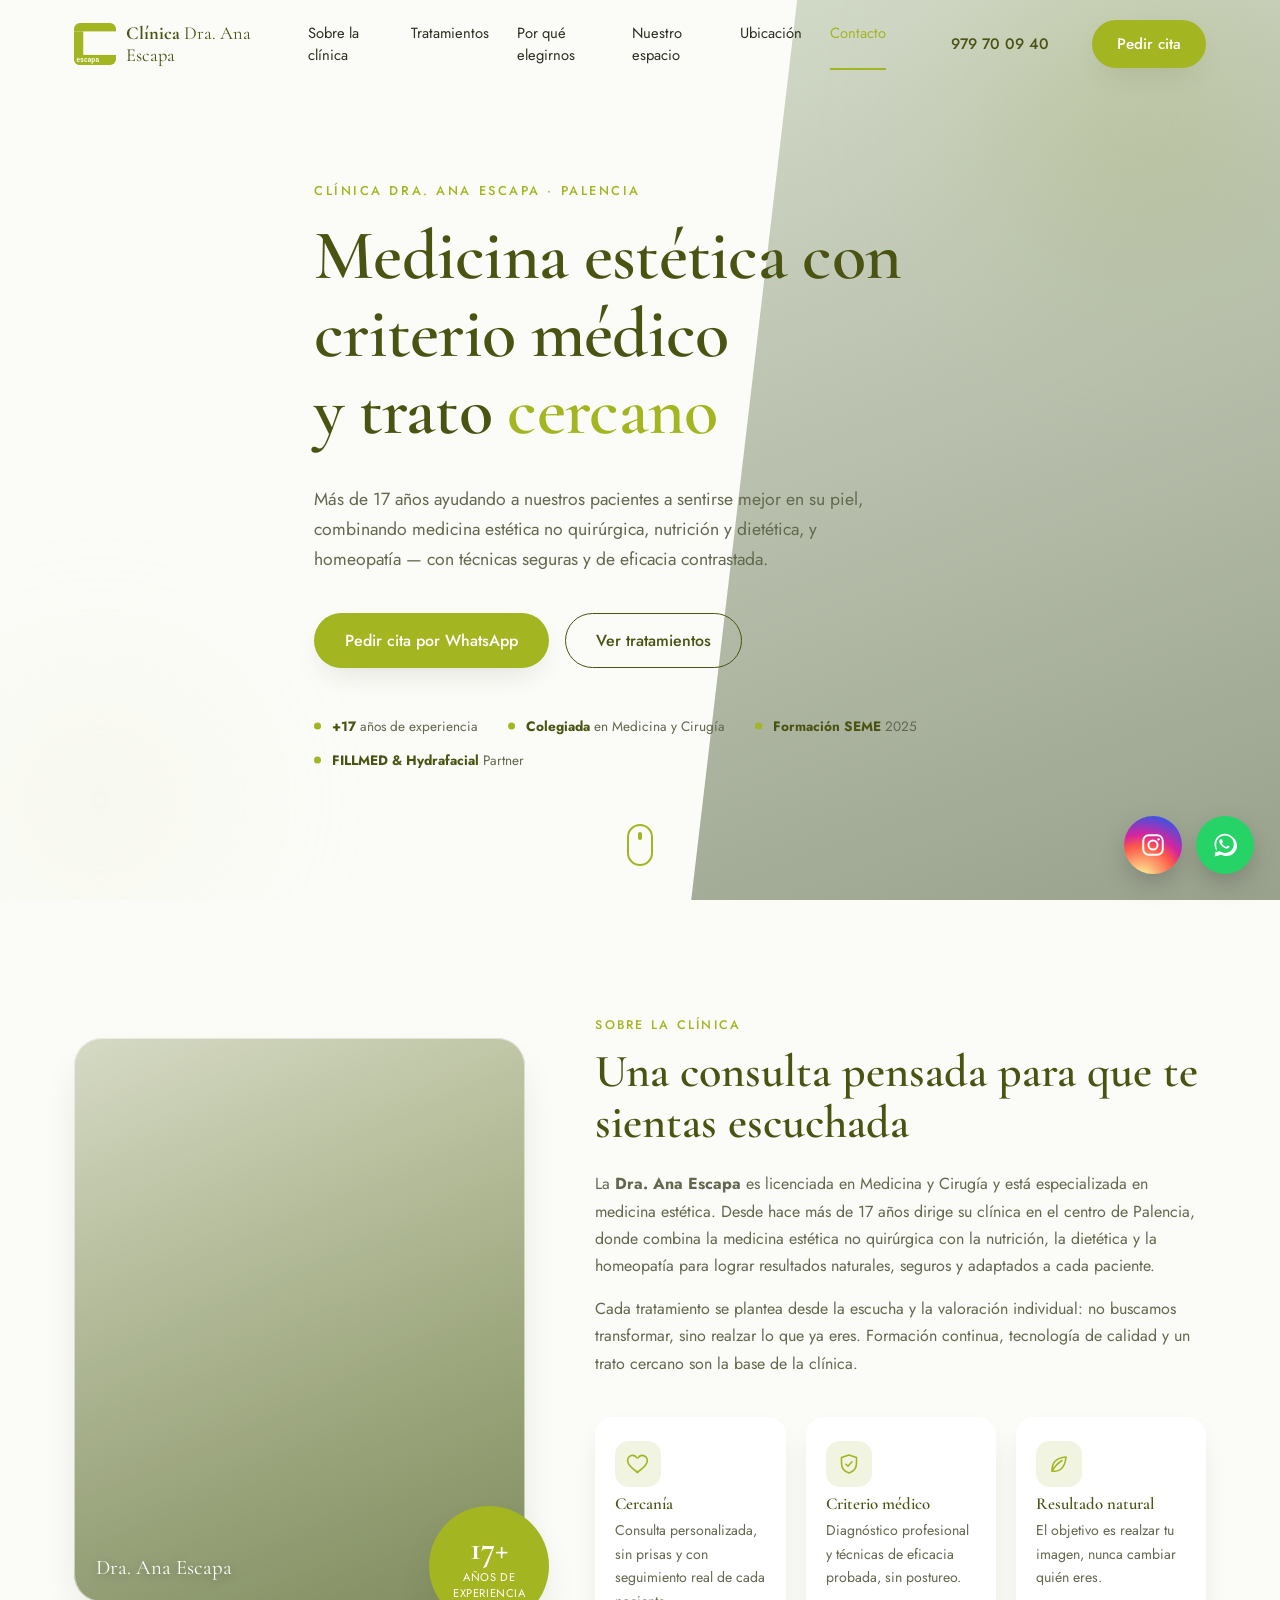
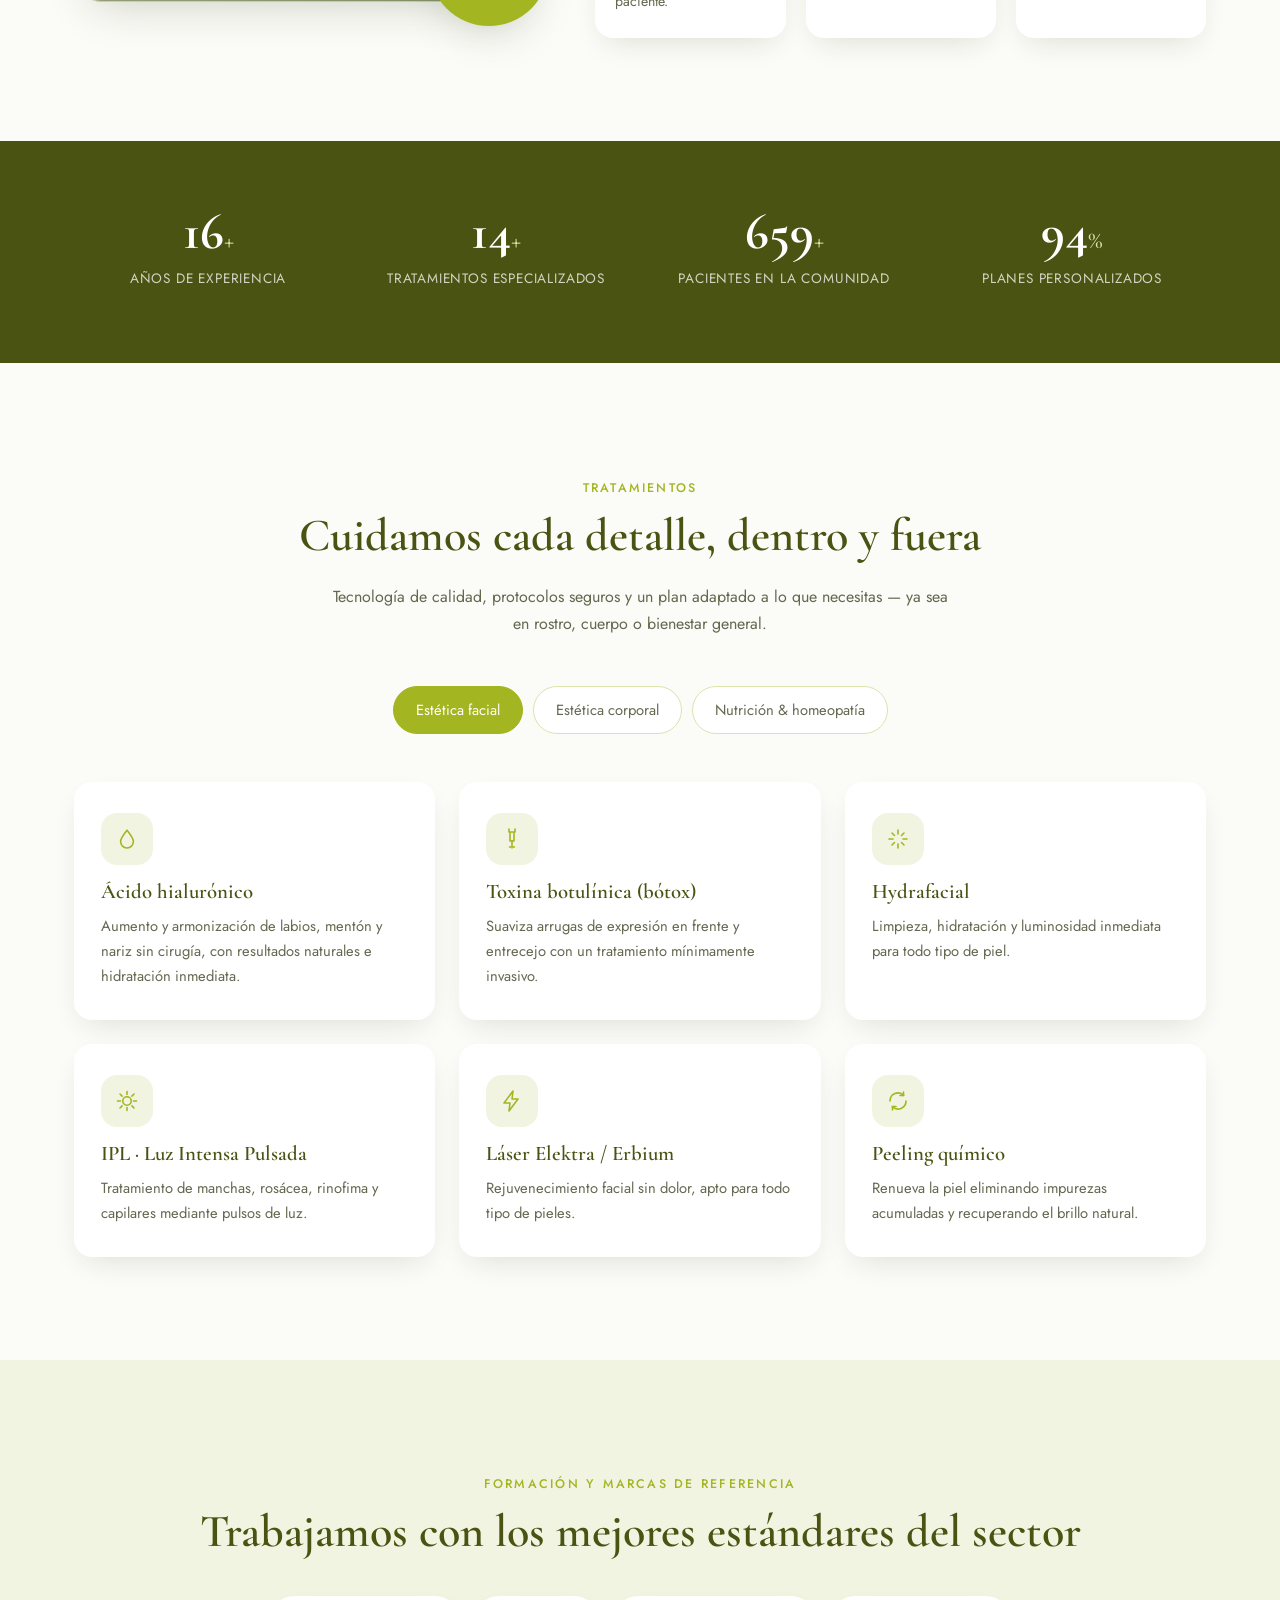
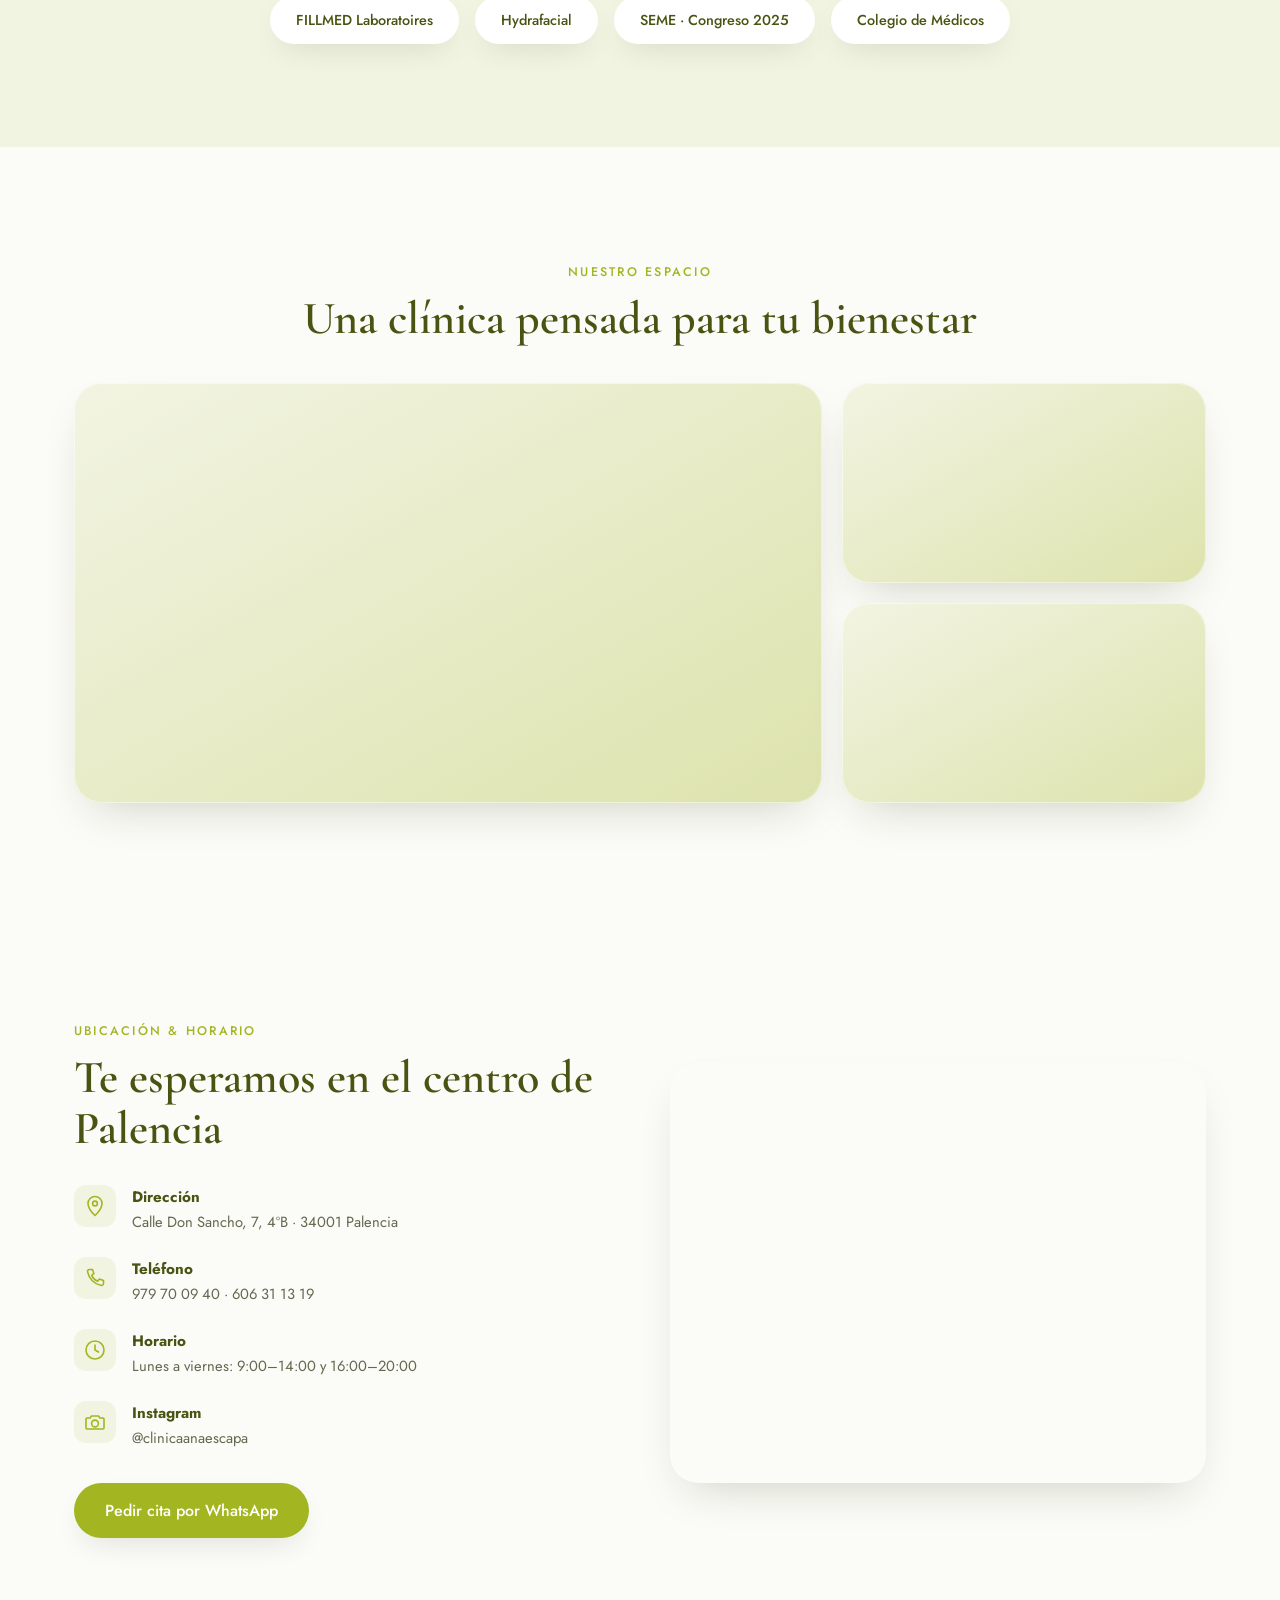
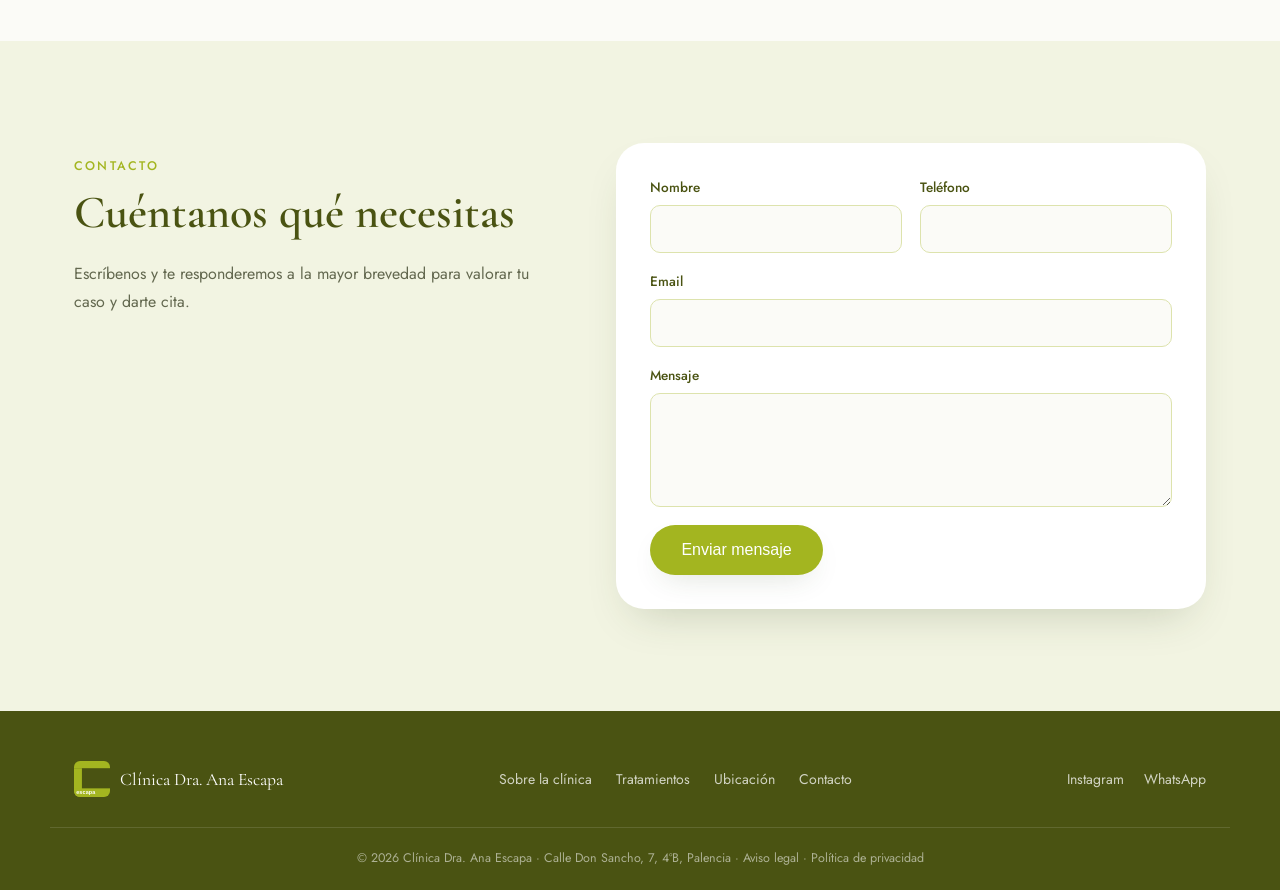
==== commit 1881e2aa: "Añade botón de Instagram flotante y formulario de contacto vía Netlify Forms" ====
--- a/index.html
+++ b/index.html
@@ -437,8 +437,13 @@
       <p>Escríbenos y te responderemos a la mayor brevedad para valorar tu caso y darte cita.</p>
     </div>
 
-    <!-- Formulario estático: sustituir "TU_ID_FORMSPREE" por tu endpoint real (ver README-IMAGENES.md) -->
-    <form class="contact-form" data-reveal="right" action="https://formspree.io/f/TU_ID_FORMSPREE" method="POST">
+    <!-- Formulario gestionado por Netlify Forms: las notificaciones por email se
+         configuran en el panel de Netlify (ver DOMINIO-Y-DESPLIEGUE.md), no aquí. -->
+    <form class="contact-form" data-reveal="right" name="contacto" method="POST" data-netlify="true" data-netlify-honeypot="bot-field" action="/gracias.html">
+      <input type="hidden" name="form-name" value="contacto">
+      <p class="hp-field">
+        <label>No rellenar si eres humano: <input name="bot-field"></label>
+      </p>
       <div class="form-row">
         <label>
           Nombre
@@ -487,9 +492,14 @@
   </div>
 </footer>
 
-<a href="https://wa.me/34606311319?text=Hola%2C%20me%20gustar%C3%ADa%20pedir%20una%20cita" target="_blank" rel="noopener" class="whatsapp-float" aria-label="Escríbenos por WhatsApp">
-  <svg viewBox="0 0 32 32" width="28" height="28" fill="#fff"><path d="M16 3C9.4 3 4 8.4 4 15c0 2.4.7 4.6 1.9 6.5L4 29l7.7-1.9c1.8 1 3.9 1.5 6.1 1.5 6.6 0 12-5.4 12-12S22.6 3 16 3zm0 22c-2 0-3.9-.6-5.5-1.6l-.4-.2-4.6 1.2 1.2-4.4-.3-.4A9.9 9.9 0 016 15c0-5.5 4.5-10 10-10s10 4.5 10 10-4.5 10-10 10zm5.6-7.4c-.3-.2-1.8-.9-2.1-1-.3-.1-.5-.2-.7.2s-.8 1-1 1.2c-.2.2-.4.2-.7.1-.3-.2-1.4-.5-2.6-1.6-1-.9-1.6-2-1.8-2.3-.2-.3 0-.5.1-.7.1-.1.3-.4.4-.5.1-.2.2-.3.3-.5.1-.2 0-.4 0-.5s-.7-1.6-.9-2.2c-.2-.5-.5-.5-.7-.5h-.6c-.2 0-.5.1-.8.4-.3.3-1 1-1 2.4s1 2.8 1.2 3c.1.2 2 3 4.8 4.3.7.3 1.2.5 1.6.6.7.2 1.3.2 1.8.1.5-.1 1.8-.7 2-1.4.3-.7.3-1.3.2-1.4-.1-.2-.3-.2-.6-.4z"/></svg>
-</a>
+<div class="float-stack">
+  <a href="https://www.instagram.com/clinicaanaescapa/" target="_blank" rel="noopener" class="social-float instagram-float" aria-label="Visítanos en Instagram">
+    <svg viewBox="0 0 24 24" width="26" height="26" fill="none" stroke="#fff" stroke-width="1.8" stroke-linecap="round" stroke-linejoin="round"><rect x="3" y="3" width="18" height="18" rx="5"/><circle cx="12" cy="12" r="4.2"/><circle cx="17.2" cy="6.8" r="1.1" fill="#fff" stroke="none"/></svg>
+  </a>
+  <a href="https://wa.me/34606311319?text=Hola%2C%20me%20gustar%C3%ADa%20pedir%20una%20cita" target="_blank" rel="noopener" class="social-float whatsapp-float" aria-label="Escríbenos por WhatsApp">
+    <svg viewBox="0 0 32 32" width="28" height="28" fill="#fff"><path d="M16 3C9.4 3 4 8.4 4 15c0 2.4.7 4.6 1.9 6.5L4 29l7.7-1.9c1.8 1 3.9 1.5 6.1 1.5 6.6 0 12-5.4 12-12S22.6 3 16 3zm0 22c-2 0-3.9-.6-5.5-1.6l-.4-.2-4.6 1.2 1.2-4.4-.3-.4A9.9 9.9 0 016 15c0-5.5 4.5-10 10-10s10 4.5 10 10-4.5 10-10 10zm5.6-7.4c-.3-.2-1.8-.9-2.1-1-.3-.1-.5-.2-.7.2s-.8 1-1 1.2c-.2.2-.4.2-.7.1-.3-.2-1.4-.5-2.6-1.6-1-.9-1.6-2-1.8-2.3-.2-.3 0-.5.1-.7.1-.1.3-.4.4-.5.1-.2.2-.3.3-.5.1-.2 0-.4 0-.5s-.7-1.6-.9-2.2c-.2-.5-.5-.5-.7-.5h-.6c-.2 0-.5.1-.8.4-.3.3-1 1-1 2.4s1 2.8 1.2 3c.1.2 2 3 4.8 4.3.7.3 1.2.5 1.6.6.7.2 1.3.2 1.8.1.5-.1 1.8-.7 2-1.4.3-.7.3-1.3.2-1.4-.1-.2-.3-.2-.6-.4z"/></svg>
+  </a>
+</div>
 
 <script src="js/main.js" defer></script>
 </body>
--- a/css/style.css
+++ b/css/style.css
@@ -550,6 +550,7 @@
   box-shadow: 0 0 0 4px rgba(92,122,63,0.15);
 }
 .contact-form button { align-self: flex-start; }
+.hp-field { position: absolute; left: -9999px; width: 1px; height: 1px; overflow: hidden; }
 
 /* ============ Footer ============ */
 .site-footer { background: var(--verde-oscuro); color: rgba(255,255,255,0.85); padding: 50px 0 20px; }
@@ -562,20 +563,30 @@
 .footer-bottom { padding-top: 20px; }
 .footer-bottom p { font-size: 0.78rem; color: rgba(255,255,255,0.55); text-align: center; margin: 0; }
 
-/* ============ WhatsApp float ============ */
-.whatsapp-float {
+/* ============ Botones flotantes (WhatsApp / Instagram) ============ */
+.float-stack {
   position: fixed;
   bottom: 26px; right: 26px;
+  display: flex;
+  align-items: center;
+  gap: 14px;
+  z-index: 400;
+}
+.social-float {
   width: 58px; height: 58px;
-  background: #25D366;
   border-radius: 50%;
   display: flex; align-items: center; justify-content: center;
   box-shadow: 0 10px 30px -8px rgba(0,0,0,0.35);
-  z-index: 400;
   animation: pulse 3.5s ease-in-out infinite;
   transition: transform var(--dur-fast) var(--ease-out);
-}
-.whatsapp-float:hover { transform: scale(1.1); }
+  flex-shrink: 0;
+}
+.social-float:hover { transform: scale(1.1); }
+.whatsapp-float { background: #25D366; }
+.instagram-float {
+  background: radial-gradient(circle at 30% 110%, #fdf497 0%, #fdf497 5%, #fd5949 45%, #d6249f 60%, #285AEB 90%);
+  animation-delay: -1.2s;
+}
 
 /* ============ Responsive ============ */
 @media (max-width: 1000px) {
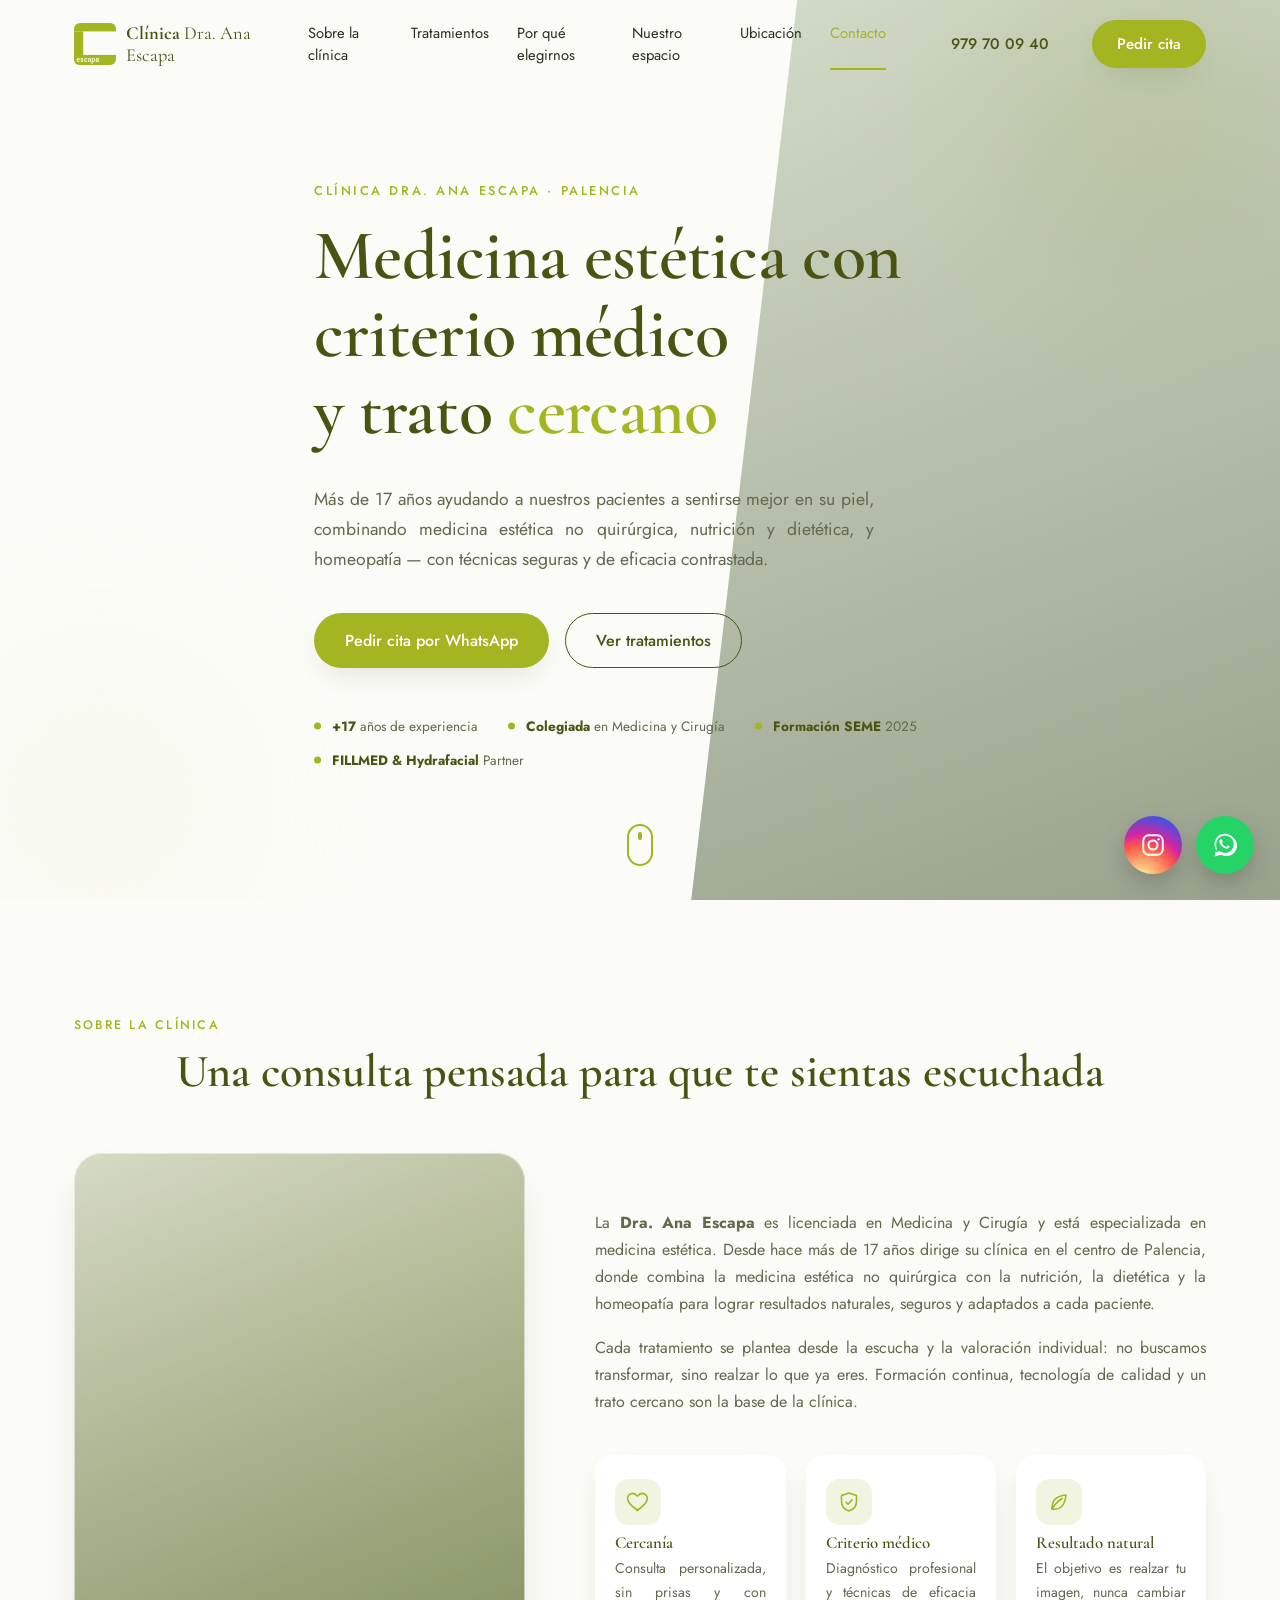
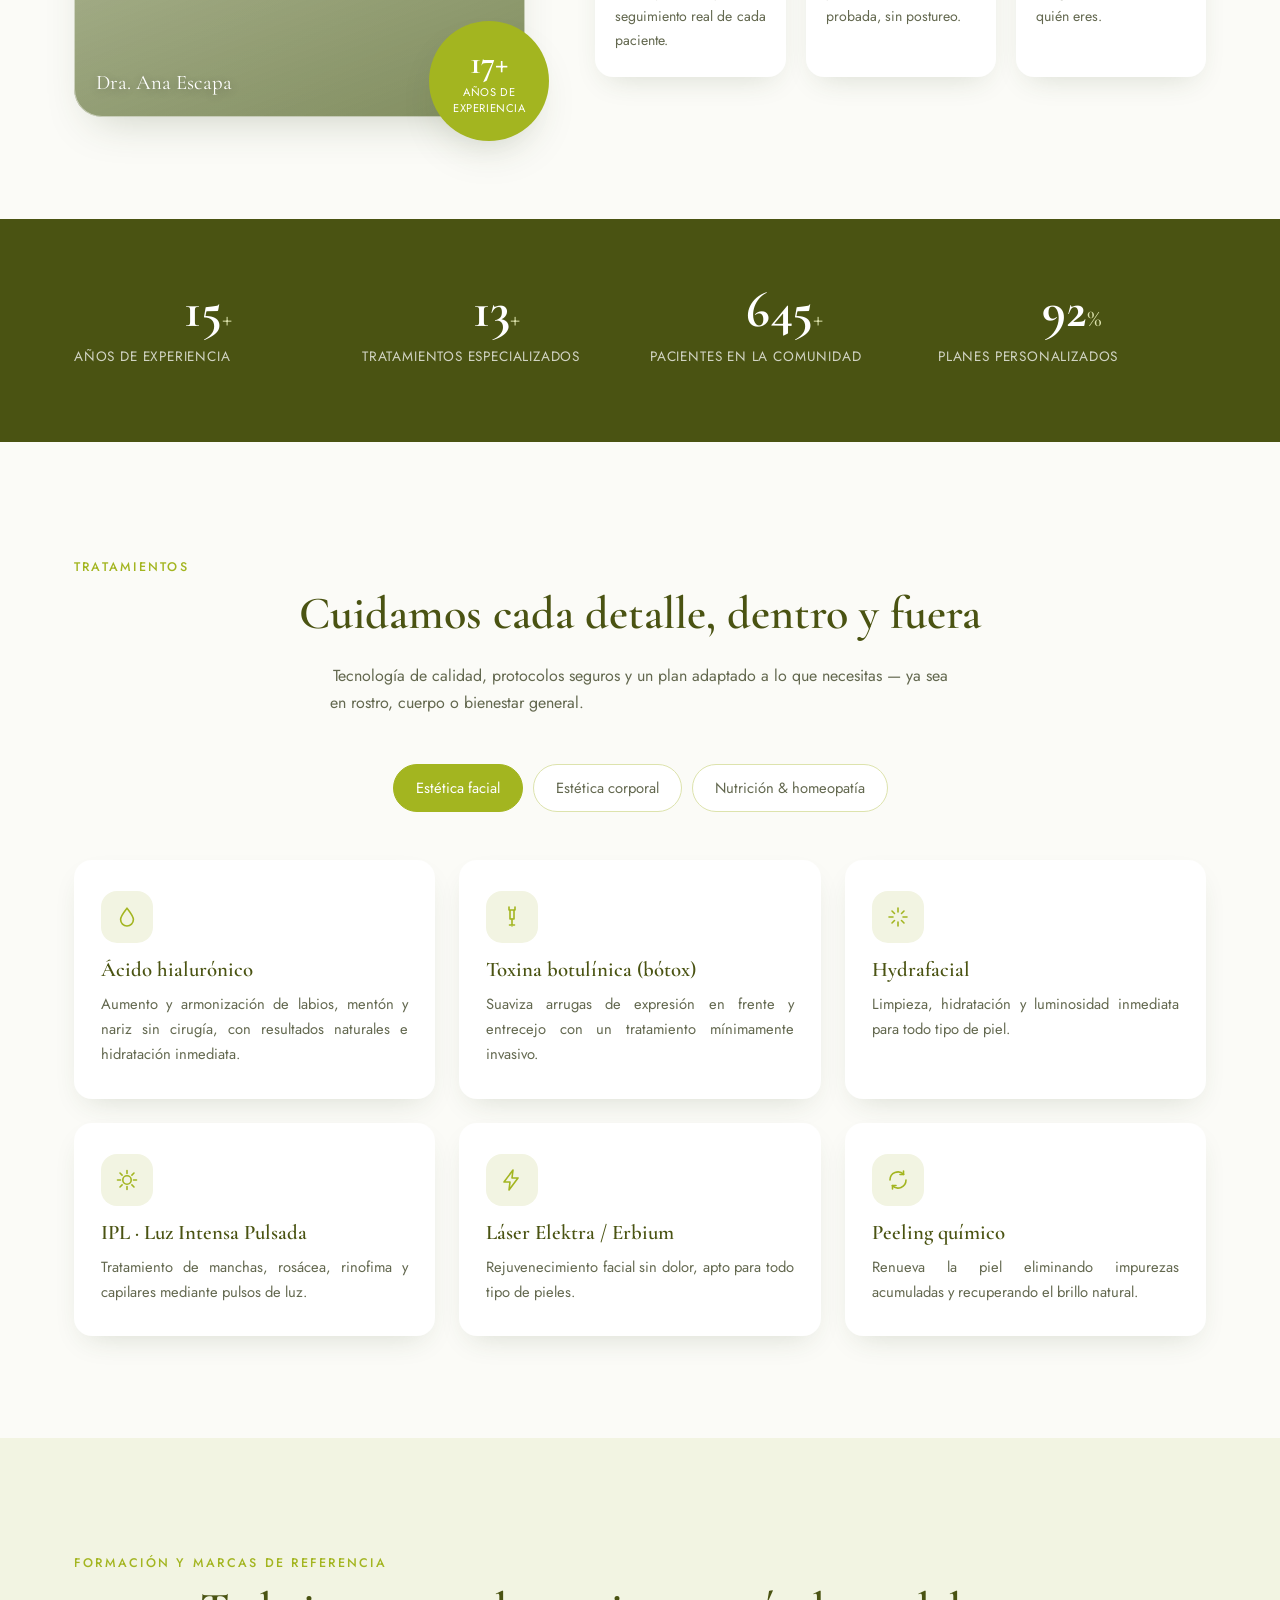
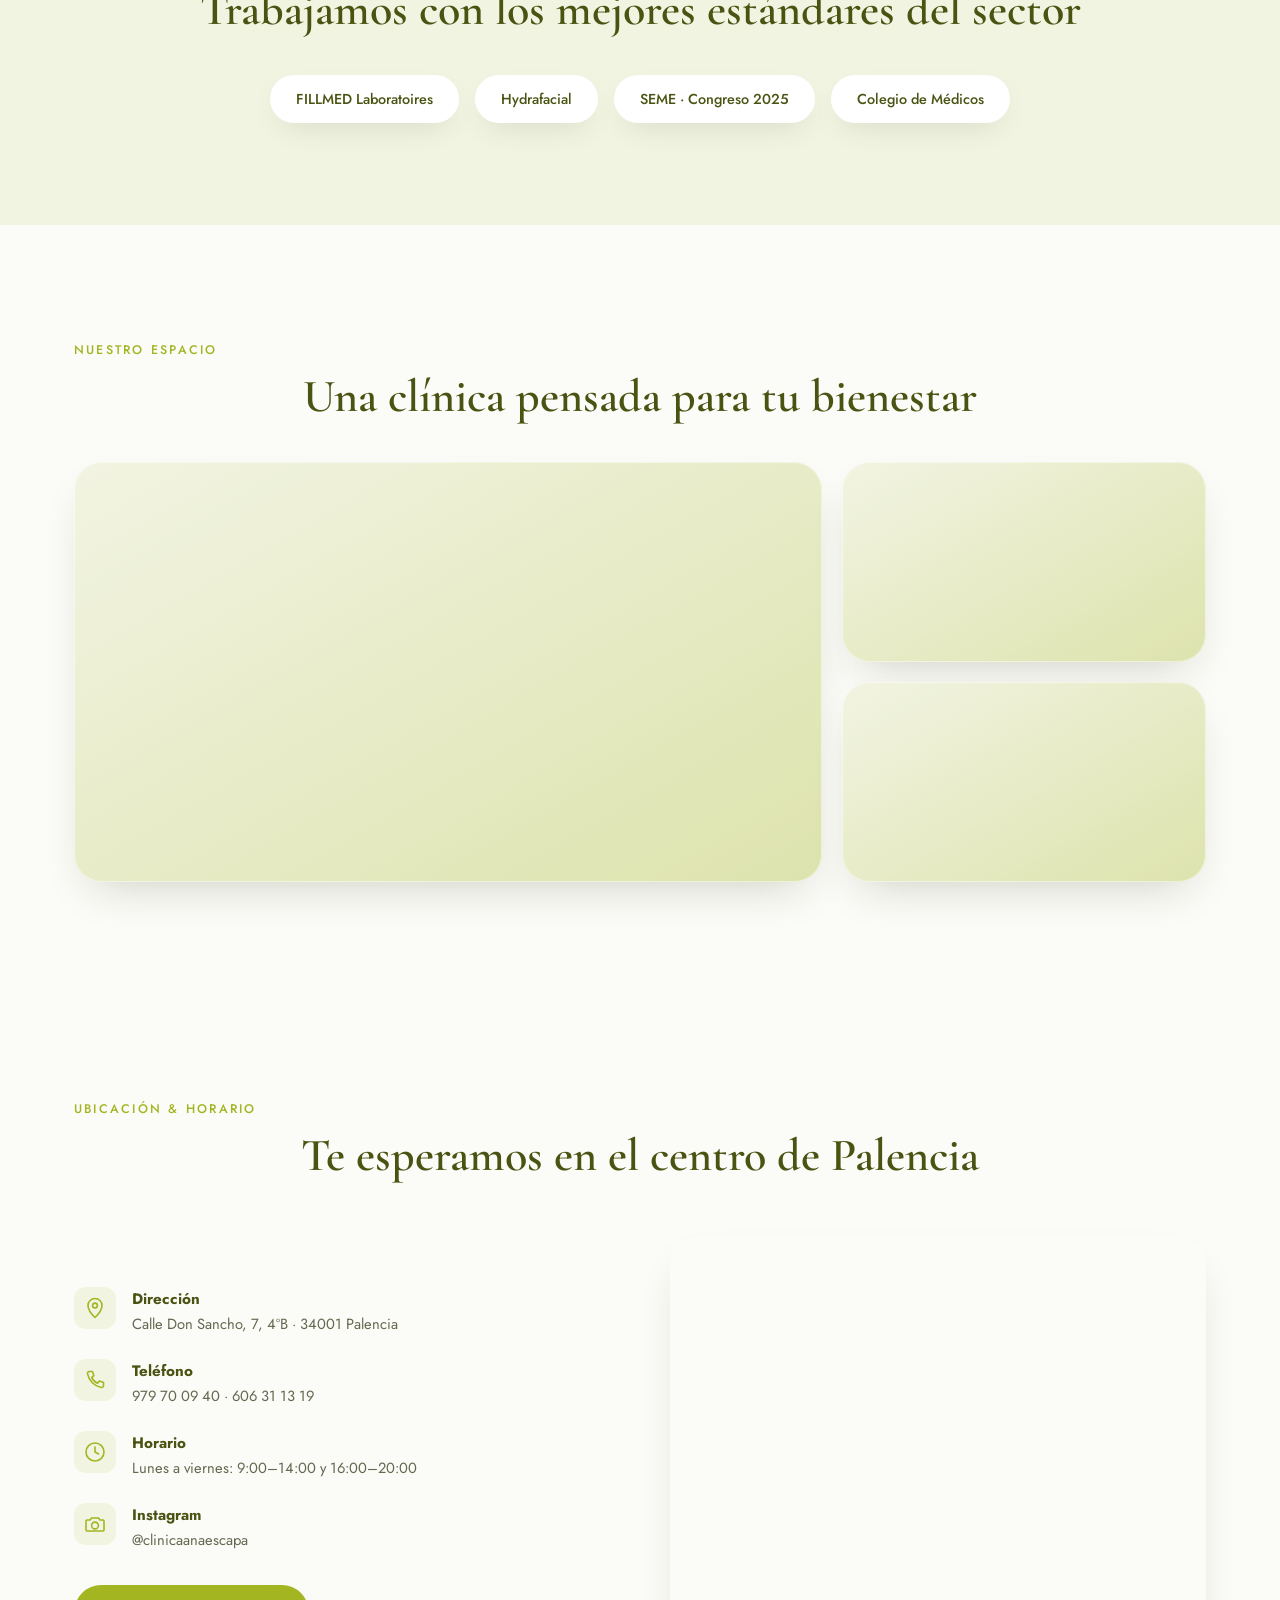
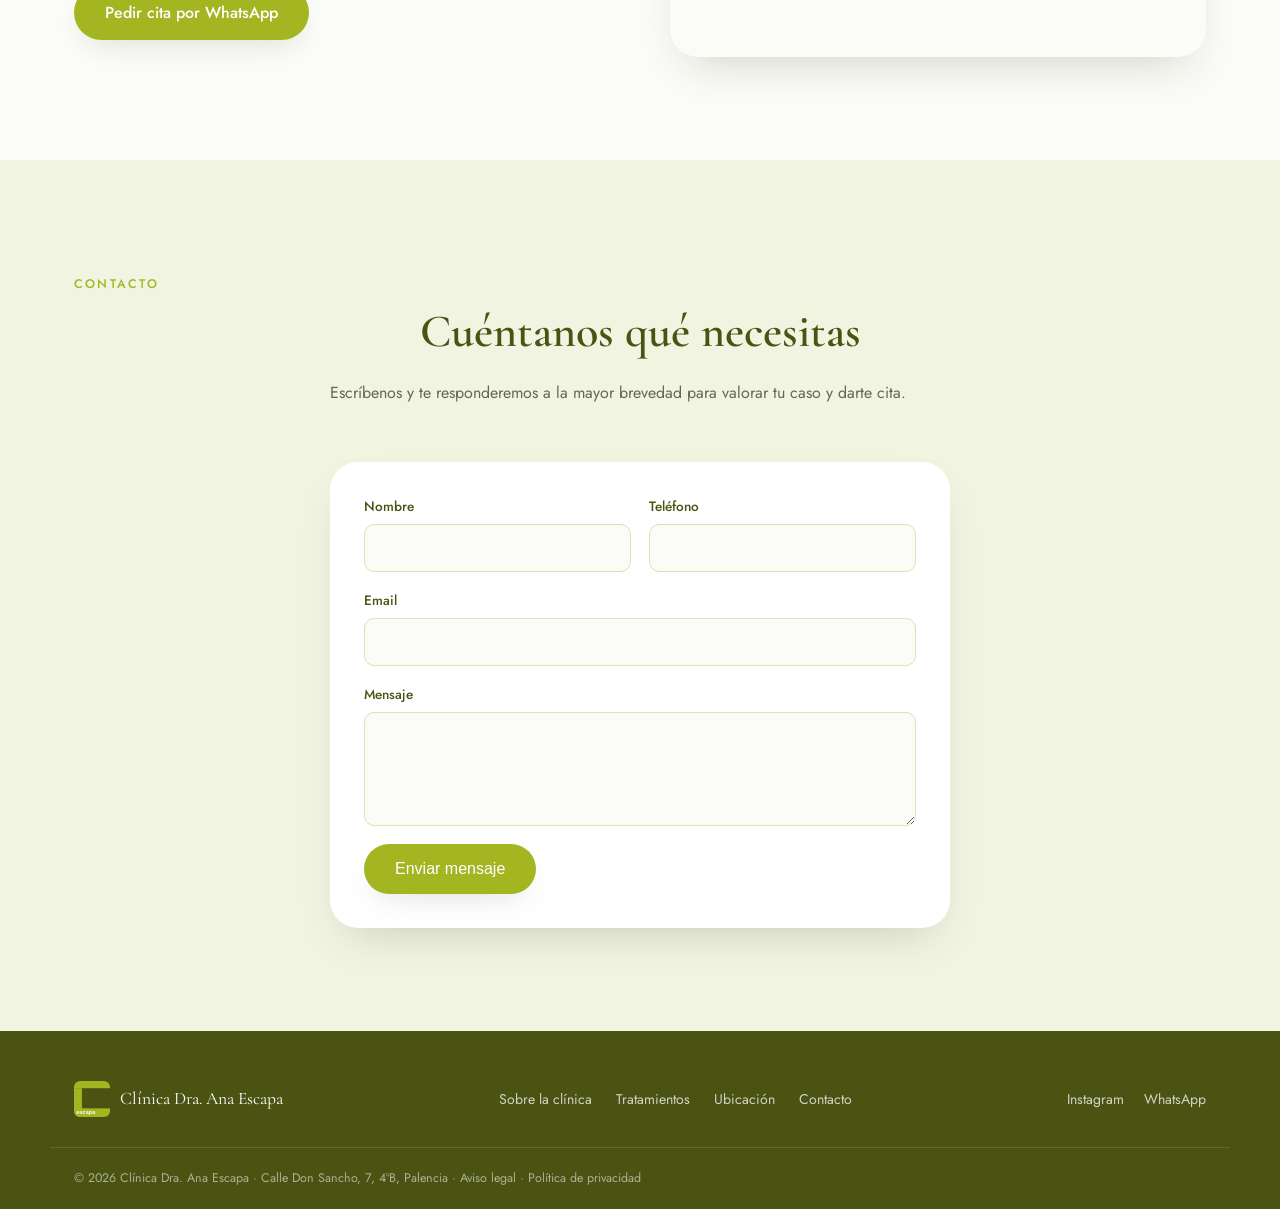
==== commit b1fe1191: "Centra los encabezados de sección y justifica los párrafos del sitio" ====
--- a/index.html
+++ b/index.html
@@ -175,7 +175,11 @@
 
 <!-- ===== SOBRE LA CLÍNICA ===== -->
 <section class="about" id="sobre-mi">
-  <div class="container about-grid">
+  <div class="container">
+    <p class="section-eyebrow center">Sobre la clínica</p>
+    <h2 class="center" data-reveal>Una consulta pensada para que te sientas escuchada</h2>
+
+    <div class="about-grid">
     <div class="about-media" data-reveal="left">
       <div class="photo-frame photo-doctora">
         <div class="photo-caption">Dra. Ana Escapa</div>
@@ -187,8 +191,6 @@
     </div>
 
     <div class="about-content" data-reveal="right">
-      <p class="section-eyebrow">Sobre la clínica</p>
-      <h2>Una consulta pensada para que te sientas escuchada</h2>
       <p>
         La <strong>Dra. Ana Escapa</strong> es licenciada en Medicina y Cirugía y está especializada
         en medicina estética. Desde hace más de 17 años dirige su clínica en el centro de Palencia,
@@ -219,6 +221,7 @@
         </div>
       </div>
     </div>
+    </div>
   </div>
 </section>
 
@@ -378,11 +381,12 @@
 
 <!-- ===== UBICACIÓN ===== -->
 <section class="location" id="ubicacion">
-  <div class="container location-grid">
+  <div class="container">
+    <p class="section-eyebrow center">Ubicación &amp; horario</p>
+    <h2 class="center" data-reveal>Te esperamos en el centro de Palencia</h2>
+
+    <div class="location-grid">
     <div class="location-info" data-reveal="left">
-      <p class="section-eyebrow">Ubicación &amp; horario</p>
-      <h2>Te esperamos en el centro de Palencia</h2>
-
       <ul class="info-list">
         <li>
           <span class="info-icon"><svg class="icon"><use href="#i-pin"></use></svg></span>
@@ -425,21 +429,20 @@
         referrerpolicy="no-referrer-when-downgrade">
       </iframe>
     </div>
+    </div>
   </div>
 </section>
 
 <!-- ===== CONTACTO ===== -->
 <section class="contact" id="contacto">
-  <div class="container contact-grid">
-    <div class="contact-copy" data-reveal="left">
-      <p class="section-eyebrow">Contacto</p>
-      <h2>Cuéntanos qué necesitas</h2>
-      <p>Escríbenos y te responderemos a la mayor brevedad para valorar tu caso y darte cita.</p>
-    </div>
+  <div class="container">
+    <p class="section-eyebrow center">Contacto</p>
+    <h2 class="center" data-reveal>Cuéntanos qué necesitas</h2>
+    <p class="section-lead center" data-reveal>Escríbenos y te responderemos a la mayor brevedad para valorar tu caso y darte cita.</p>
 
     <!-- Formulario gestionado por Netlify Forms: las notificaciones por email se
          configuran en el panel de Netlify (ver DOMINIO-Y-DESPLIEGUE.md), no aquí. -->
-    <form class="contact-form" data-reveal="right" name="contacto" method="POST" data-netlify="true" data-netlify-honeypot="bot-field" action="/gracias.html">
+    <form class="contact-form" data-reveal name="contacto" method="POST" data-netlify="true" data-netlify-honeypot="bot-field" action="/gracias.html">
       <input type="hidden" name="form-name" value="contacto">
       <p class="hp-field">
         <label>No rellenar si eres humano: <input name="bot-field"></label>
@@ -469,6 +472,7 @@
 
 </main>
 
+
 <!-- ===== FOOTER ===== -->
 <footer class="site-footer">
   <div class="container footer-inner">
--- a/css/style.css
+++ b/css/style.css
@@ -61,7 +61,13 @@
 h2 { font-size: clamp(1.9rem, 1.6rem + 1.6vw, 2.9rem); }
 h3 { font-size: 1.3rem; }
 
-p { line-height: 1.7; color: var(--texto-suave); }
+p {
+  line-height: 1.7;
+  color: var(--texto-suave);
+  text-align: justify;
+  text-align-last: left;
+  hyphens: auto;
+}
 
 a { color: inherit; text-decoration: none; }
 
@@ -358,6 +364,7 @@
   grid-template-columns: 0.85fr 1.15fr;
   gap: 70px;
   align-items: center;
+  margin-top: 3.5rem;
 }
 .about-media { position: relative; }
 .badge-float {
@@ -494,7 +501,7 @@
 .gallery-item:hover { transform: scale(1.015); }
 
 /* ============ Location ============ */
-.location-grid { display: grid; grid-template-columns: 1fr 1fr; gap: 60px; align-items: center; }
+.location-grid { display: grid; grid-template-columns: 1fr 1fr; gap: 60px; align-items: center; margin-top: 3.5rem; }
 .info-list { list-style: none; padding: 0; margin: 2rem 0; display: flex; flex-direction: column; gap: 22px; }
 .info-list li { display: flex; gap: 16px; align-items: flex-start; }
 .info-icon {
@@ -514,7 +521,6 @@
 
 /* ============ Contact ============ */
 .contact { background: var(--verde-suave); }
-.contact-grid { display: grid; grid-template-columns: 0.9fr 1.1fr; gap: 60px; align-items: start; }
 .contact-form {
   background: var(--blanco);
   padding: 34px;
@@ -523,6 +529,8 @@
   display: flex;
   flex-direction: column;
   gap: 18px;
+  max-width: 620px;
+  margin: 3.5rem auto 0;
 }
 .form-row { display: grid; grid-template-columns: 1fr 1fr; gap: 18px; }
 .contact-form label {
@@ -552,6 +560,36 @@
 .contact-form button { align-self: flex-start; }
 .hp-field { position: absolute; left: -9999px; width: 1px; height: 1px; overflow: hidden; }
 
+/* ============ Página de agradecimiento ============ */
+.thanks {
+  min-height: 80vh;
+  display: flex;
+  align-items: center;
+  padding-top: 160px;
+}
+.thanks-inner { max-width: 620px; margin: 0 auto; text-align: center; }
+.thanks-logo {
+  position: relative;
+  width: 86px;
+  margin: 0 auto 28px;
+}
+.thanks-logo img {
+  border-radius: 18px;
+  box-shadow: var(--shadow-soft);
+}
+.thanks-check {
+  position: absolute;
+  bottom: -10px; right: -10px;
+  width: 34px; height: 34px;
+  border-radius: 50%;
+  background: var(--verde-primario);
+  border: 3px solid var(--crema);
+  display: flex; align-items: center; justify-content: center;
+  box-shadow: var(--shadow-card);
+}
+.thanks-text { max-width: 480px; margin: 0 auto 2.2em; }
+.thanks-actions { display: flex; justify-content: center; gap: 16px; flex-wrap: wrap; }
+
 /* ============ Footer ============ */
 .site-footer { background: var(--verde-oscuro); color: rgba(255,255,255,0.85); padding: 50px 0 20px; }
 .footer-inner { display: flex; justify-content: space-between; align-items: center; flex-wrap: wrap; gap: 24px; padding-bottom: 30px; border-bottom: 1px solid rgba(255,255,255,0.12); }
@@ -590,7 +628,7 @@
 
 /* ============ Responsive ============ */
 @media (max-width: 1000px) {
-  .about-grid, .location-grid, .contact-grid { grid-template-columns: 1fr; }
+  .about-grid, .location-grid { grid-template-columns: 1fr; }
   .value-grid { grid-template-columns: 1fr 1fr; }
   .service-grid { grid-template-columns: repeat(2, 1fr); }
   .stats-grid { grid-template-columns: repeat(2, 1fr); row-gap: 34px; }
